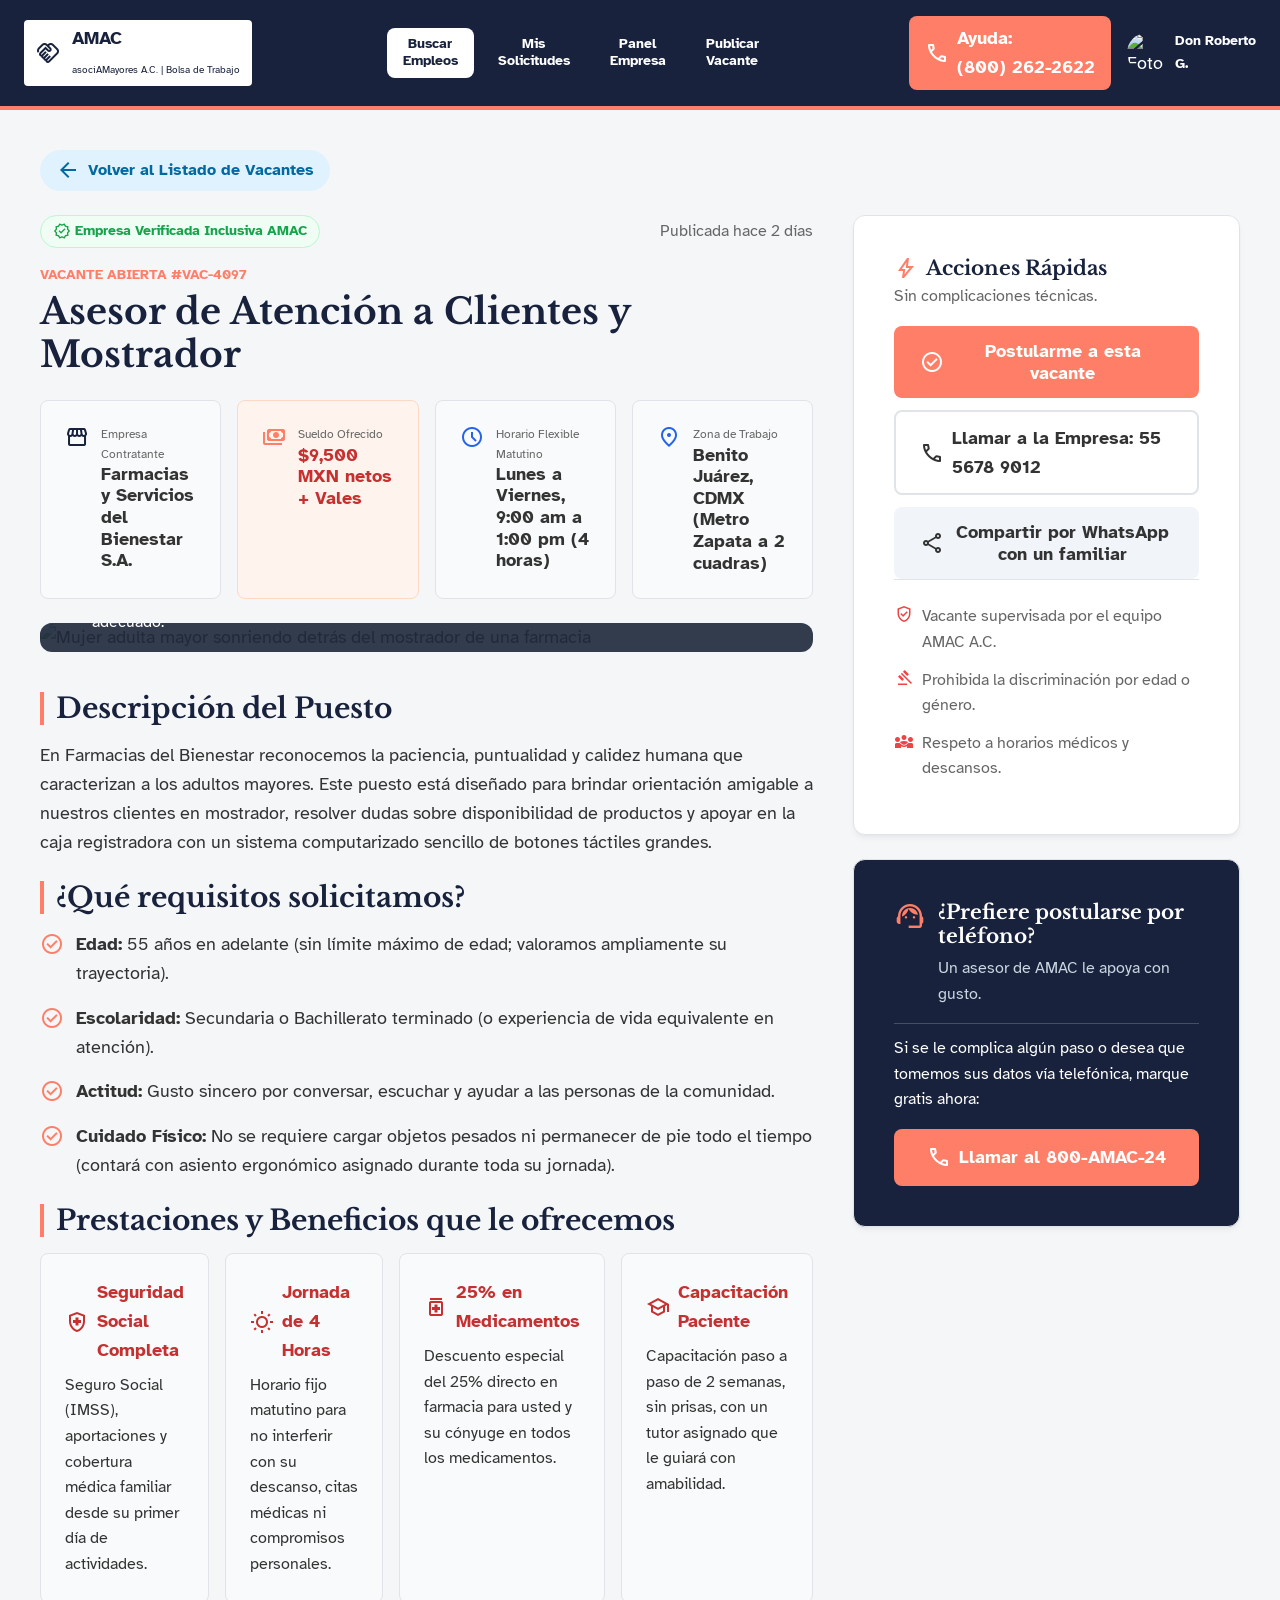
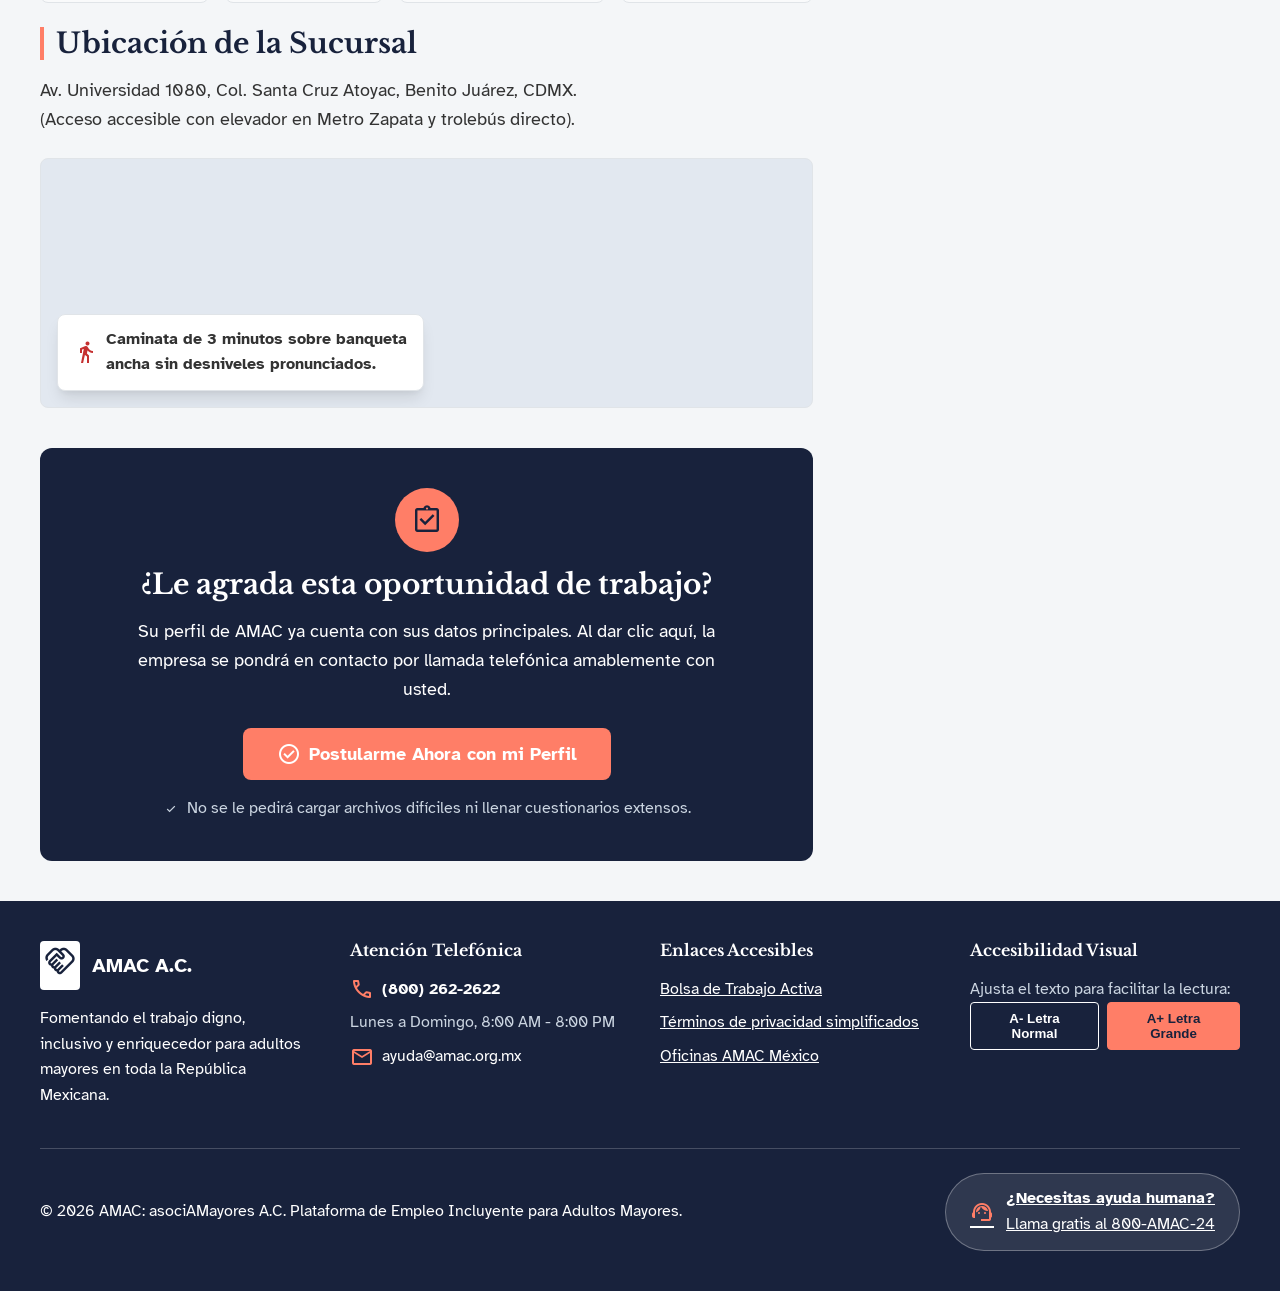
==== vacante.html @ 06e36ac0 "Reestructurar carpetas del proyecto a Estructura solicitada por el profesor" ====
<!DOCTYPE html>
<html lang="es">
<head>
  <meta charset="UTF-8">
  <meta name="viewport" content="width=device-width, initial-scale=1.0">
  <title>Detalle de Vacante | AMAC</title>
  <link href="https://fonts.googleapis.com/css2?family=Atkinson+Hyperlegible:wght@400;700&family=Libre+Baskerville:wght@400;700&display=swap" rel="stylesheet">
  <link rel="stylesheet" href="https://fonts.googleapis.com/css2?family=Material+Symbols+Outlined:opsz,wght,FILL,GRAD@24,400,0,0" />
  <link rel="stylesheet" href="css/variables.css">
  <link rel="stylesheet" href="css/base.css">
  <link rel="stylesheet" href="css/layout.css">
  <link rel="stylesheet" href="css/componentes.css">
</head>
<body class="cuerpo-pagina">
  <a class="saltar-contenido" href="#principal">Saltar al contenido</a>
  
  <header class="encabezado">
    <div class="encabezado-inner">
      
      <div class="header-marca">
        <span class="material-symbols-outlined header-marca-icono">handshake</span>
        <div><strong class="header-marca-texto">AMAC</strong><br><span class="header-marca-sub">asociAMayores A.C. | Bolsa de Trabajo</span></div>
      </div>

      <nav class="header-nav-vacante" aria-label="Navegación principal">
        <a href="index.html" class="nav-link-bloque activo">Buscar<br>Empleos</a>
        <a href="mis-solicitudes.html" class="nav-link-bloque">Mis<br>Solicitudes</a>
        <a href="#" class="nav-link-bloque">Panel<br>Empresa</a>
        <a href="#" class="nav-link-bloque">Publicar<br>Vacante</a>
      </nav>

      <div class="header-actions">
        <a href="tel:8002622622" class="btn-ayuda-header">
          <span class="material-symbols-outlined">call</span>
          <span>Ayuda:<br>(800) 262-2622</span>
        </a>
        <div class="header-usuario">
          <img src="https://i.pravatar.cc/150?img=11" alt="Foto de perfil" class="header-usuario-img">
          <span class="header-usuario-nombre">Don Roberto<br>G.</span>
        </div>
      </div>
    </div>
  </header>

  <main id="principal" class="contenedor">
    <a href="index.html" class="btn-volver">
      <span class="material-symbols-outlined">arrow_back</span> Volver al Listado de Vacantes
    </a>
    
    <div class="grid-2-col">
      <article>
        <div class="cabecera-etiquetas">
          <span class="tag-verificada">
            <span class="material-symbols-outlined icono-18">verified</span> Empresa Verificada Inclusiva AMAC
          </span>
          <span class="vacante-fecha">Publicada hace 2 días</span>
        </div>
        
        <p class="vacante-codigo">VACANTE ABIERTA #VAC-4097</p>
        <h1 class="vacante-titulo">Asesor de Atención a Clientes y Mostrador</h1>
        
        <div class="grid-4-col">
          <div class="tarjeta-info">
            <span class="material-symbols-outlined icono-primario">storefront</span>
            <div>
              <p class="tarjeta-info-label">Empresa Contratante</p>
              <strong class="tarjeta-info-valor">Farmacias y Servicios del Bienestar S.A.</strong>
            </div>
          </div>
          
          <div class="tarjeta-info tarjeta-info--consejo">
            <span class="material-symbols-outlined icono-acento">payments</span>
            <div>
              <p class="tarjeta-info-label">Sueldo Ofrecido</p>
              <strong class="tarjeta-info-valor tarjeta-info-valor--resaltado">$9,500 MXN netos + Vales</strong>
            </div>
          </div>
          
          <div class="tarjeta-info">
            <span class="material-symbols-outlined icono-info">schedule</span>
            <div>
              <p class="tarjeta-info-label">Horario Flexible Matutino</p>
              <strong class="tarjeta-info-valor">Lunes a Viernes, 9:00 am a 1:00 pm (4 horas)</strong>
            </div>
          </div>
          
          <div class="tarjeta-info">
            <span class="material-symbols-outlined icono-info">location_on</span>
            <div>
              <p class="tarjeta-info-label">Zona de Trabajo</p>
              <strong class="tarjeta-info-valor">Benito Juárez, CDMX (Metro Zapata a 2 cuadras)</strong>
            </div>
          </div>
        </div>
        
        <div class="imagen-vacante-contenedor">
          <img src="https://images.unsplash.com/photo-1584308666744-24d5c474f2ae?auto=format&fit=crop&w=1200&q=80" alt="Mujer adulta mayor sonriendo detrás del mostrador de una farmacia">
          <div class="imagen-vacante-overlay">
            <span class="material-symbols-outlined icono-acento">accessible</span>
            <span>Puesto 100% acondicionado con silla ergonómica de descansos continuos y mostrador a nivel adecuado.</span>
          </div>
        </div>

        <section class="vacante-titulo">
          <h2 class="titulo-seccion-vacante">Descripción del Puesto</h2>
          <p>En Farmacias del Bienestar reconocemos la paciencia, puntualidad y calidez humana que caracterizan a los adultos mayores. Este puesto está diseñado para brindar orientación amigable a nuestros clientes en mostrador, resolver dudas sobre disponibilidad de productos y apoyar en la caja registradora con un sistema computarizado sencillo de botones táctiles grandes.</p>
        </section>

        <section class="vacante-titulo">
          <h2 class="titulo-seccion-vacante">¿Qué requisitos solicitamos?</h2>
          <ul class="lista-requisitos">
            <li>
              <span class="material-symbols-outlined icono-requisito">check_circle</span>
              <span><strong>Edad:</strong> 55 años en adelante (sin límite máximo de edad; valoramos ampliamente su trayectoria).</span>
            </li>
            <li>
              <span class="material-symbols-outlined icono-requisito">check_circle</span>
              <span><strong>Escolaridad:</strong> Secundaria o Bachillerato terminado (o experiencia de vida equivalente en atención).</span>
            </li>
            <li>
              <span class="material-symbols-outlined icono-requisito">check_circle</span>
              <span><strong>Actitud:</strong> Gusto sincero por conversar, escuchar y ayudar a las personas de la comunidad.</span>
            </li>
            <li>
              <span class="material-symbols-outlined icono-requisito">check_circle</span>
              <span><strong>Cuidado Físico:</strong> No se requiere cargar objetos pesados ni permanecer de pie todo el tiempo (contará con asiento ergonómico asignado durante toda su jornada).</span>
            </li>
          </ul>
        </section>

        <section class="vacante-titulo">
          <h2 class="titulo-seccion-vacante">Prestaciones y Beneficios que le ofrecemos</h2>
          <div class="grid-4-col">
            <div class="tarjeta-outline">
               <strong class="prestacion-header"><span class="material-symbols-outlined">health_and_safety</span> Seguridad Social Completa</strong>
               <p class="prestacion-desc">Seguro Social (IMSS), aportaciones y cobertura médica familiar desde su primer día de actividades.</p>
            </div>
            <div class="tarjeta-outline">
               <strong class="prestacion-header"><span class="material-symbols-outlined">wb_sunny</span> Jornada de 4 Horas</strong>
               <p class="prestacion-desc">Horario fijo matutino para no interferir con su descanso, citas médicas ni compromisos personales.</p>
            </div>
            <div class="tarjeta-outline">
               <strong class="prestacion-header"><span class="material-symbols-outlined">medication</span> 25% en Medicamentos</strong>
               <p class="prestacion-desc">Descuento especial del 25% directo en farmacia para usted y su cónyuge en todos los medicamentos.</p>
            </div>
            <div class="tarjeta-outline">
               <strong class="prestacion-header"><span class="material-symbols-outlined">school</span> Capacitación Paciente</strong>
               <p class="prestacion-desc">Capacitación paso a paso de 2 semanas, sin prisas, con un tutor asignado que le guiará con amabilidad.</p>
            </div>
          </div>
        </section>

        <section class="vacante-titulo">
          <h2 class="titulo-seccion-vacante">Ubicación de la Sucursal</h2>
          <p>Av. Universidad 1080, Col. Santa Cruz Atoyac, Benito Juárez, CDMX.<br>(Acceso accesible con elevador en Metro Zapata y trolebús directo).</p>
          
          <div class="mapa-contenedor mapa-bg">
            <div class="mapa-flotante">
              <span class="material-symbols-outlined icono-peligro">directions_walk</span>
              <span>Caminata de 3 minutos sobre banqueta<br>ancha sin desniveles pronunciados.</span>
            </div>
          </div>
        </section>

        <section class="cta-final-vacante">
          <div class="cta-icono-circulo">
            <span class="material-symbols-outlined icono-primario icono-32">assignment_turned_in</span>
          </div>
          <h2 class="cta-titulo">¿Le agrada esta oportunidad de trabajo?</h2>
          <p class="cta-desc">Su perfil de AMAC ya cuenta con sus datos principales. Al dar clic aquí, la empresa se pondrá en contacto por llamada telefónica amablemente con usted.</p>
          <button class="boton boton--naranja cta-btn">
            <span class="material-symbols-outlined">check_circle</span> Postularme Ahora con mi Perfil
          </button>
          <p class="cta-nota">
            <span class="material-symbols-outlined cta-nota-icono">check</span> No se le pedirá cargar archivos difíciles ni llenar cuestionarios extensos.
          </p>
        </section>

      </article>

      <aside>
        <div class="tarjeta-sidebar">
          <div class="tarjeta">
            <h3 class="sidebar-header">
              <span class="material-symbols-outlined icono-acento">bolt</span> Acciones Rápidas
            </h3>
            <p class="sidebar-sub">Sin complicaciones técnicas.</p>
            
            <button class="boton boton--naranja btn-mb">
              <span class="material-symbols-outlined">check_circle</span> Postularme a esta vacante
            </button>
            <a href="tel:5556789012" class="boton boton--outline btn-mb">
              <span class="material-symbols-outlined">call</span> Llamar a la Empresa: 55 5678 9012
            </a>
            <button class="boton btn-gris">
              <span class="material-symbols-outlined">share</span> Compartir por WhatsApp con un familiar
            </button>
            
            <ul class="lista-garantias">
               <li>
                 <span class="material-symbols-outlined">verified_user</span>
                 <span>Vacante supervisada por el equipo AMAC A.C.</span>
               </li>
               <li>
                 <span class="material-symbols-outlined">gavel</span>
                 <span>Prohibida la discriminación por edad o género.</span>
               </li>
               <li>
                 <span class="material-symbols-outlined">diversity_3</span>
                 <span>Respeto a horarios médicos y descansos.</span>
               </li>
            </ul>
          </div>
          
          <div class="tarjeta sidebar-ayuda">
             <div class="sidebar-ayuda-header">
               <span class="material-symbols-outlined icono-32 icono-acento">support_agent</span>
               <div>
                 <h3 class="sidebar-ayuda-titulo">¿Prefiere postularse por teléfono?</h3>
                 <p class="sidebar-ayuda-desc">Un asesor de AMAC le apoya con gusto.</p>
               </div>
             </div>
             <p class="sidebar-ayuda-nota">Si se le complica algún paso o desea que tomemos sus datos vía telefónica, marque gratis ahora:</p>
             <a href="tel:8002622622" class="boton boton--naranja">
               <span class="material-symbols-outlined">call</span> Llamar al 800-AMAC-24
             </a>
          </div>
        </div>
      </aside>
    </div>
  </main>

  <footer class="footer-global">
    <div class="footer-grid">
      <div>
        <div class="footer-marca">
          <div class="footer-marca-bg">
            <span class="material-symbols-outlined icono-primario icono-32">handshake</span>
          </div>
          <h2 class="footer-titulo">AMAC A.C.</h2>
        </div>
        <p>Fomentando el trabajo digno, inclusivo y enriquecedor para adultos mayores en toda la República Mexicana.</p>
      </div>
      <div>
        <h3>Atención Telefónica</h3>
        <ul>
          <li><span class="material-symbols-outlined icono-acento">call</span> <strong>(800) 262-2622</strong></li>
          <li class="footer-texto-claro">Lunes a Domingo, 8:00 AM - 8:00 PM</li>
          <li><span class="material-symbols-outlined icono-acento">mail</span> ayuda@amac.org.mx</li>
        </ul>
      </div>
      <div>
        <h3>Enlaces Accesibles</h3>
        <ul>
          <li><a href="#">Bolsa de Trabajo Activa</a></li>
          <li><a href="#">Términos de privacidad simplificados</a></li>
          <li><a href="#">Oficinas AMAC México</a></li>
        </ul>
      </div>
      <div>
        <h3>Accesibilidad Visual</h3>
        <p class="footer-texto-claro">Ajusta el texto para facilitar la lectura:</p>
        <div class="footer-btn-letras">
          <button class="btn-letra-normal">A- Letra Normal</button>
          <button class="btn-letra-grande">A+ Letra Grande</button>
        </div>
      </div>
    </div>
    
    <div class="footer-bottom">
      <p class="footer-copy">© 2026 AMAC: asociAMayores A.C. Plataforma de Empleo Incluyente para Adultos Mayores.</p>
      <a href="tel:8002622622" class="footer-link-box">
        <span class="material-symbols-outlined icono-acento">support_agent</span>
        <span class="footer-link-texto"><strong>¿Necesitas ayuda humana?</strong><br>Llama gratis al 800-AMAC-24</span>
      </a>
    </div>
  </footer>
</body>
</html>
---- css/variables.css ----
/* 
  AMAC - Variables Globales (Design Tokens)
  Este archivo centraliza los estilos extraídos de Figma y cumple 
  con los lineamientos de accesibilidad (WCAG) para adultos mayores.
*/

@import url('https://fonts.googleapis.com/css2?family=Atkinson+Hyperlegible:wght@400;700&family=Libre+Baskerville:wght@400;700&display=swap');

:root {
  /* =========================================
     1. PALETA DE COLORES PRINCIPAL
     ========================================= */
  /* Colores de marca y estructura */
  --color-primario: #18223c;         /* Azul marino oscuro (Header, Footer, Textos principales) */
  --color-primario-oscuro: #0f1629;  /* Azul marino más oscuro para hovers */
  --color-acento: #ff7e67;           /* Coral/Naranja (Botones principales, íconos de alerta) */
  --color-acento-oscuro: #e86a55;    /* Coral oscuro para hovers */
  
  /* Fondos y Superficies */
  --color-fondo: #f4f6f8;            /* Gris muy claro (Fondo general de la aplicación) */
  --color-superficie: #ffffff;       /* Blanco puro (Tarjetas, Formularios, Header secundario) */
  --color-superficie-alt: #f9fafb;   /* Blanco roto (Para diferenciar secciones) */
  
  /* Textos y Bordes (Alto Contraste) */
  --color-texto: #333333;            /* Gris casi negro para lectura cómoda */
  --color-texto-claro: #666666;      /* Gris medio para textos secundarios o descripciones */
  --color-borde: #e0e4e8;            /* Gris claro para separar elementos y contornos de inputs */

  /* =========================================
     2. COLORES SEMÁNTICOS Y ETIQUETAS (ESTADOS)
     ========================================= */
  /* Éxito / Confirmación */
  --color-exito: #16a34a;
  --bg-exito: #dcfce7;
  --texto-exito: #15803d;

  /* Error / Alerta / Cancelar */
  --color-error: #dc2626;
  --bg-error: #fee2e2;
  --texto-error: #991b1b;

  /* Informativo / Entrevistas Agendadas */
  --color-info: #2563eb;
  --bg-info: #dbeafe;
  --texto-info: #1e40af;

  /* Consejos / Avisos amigables */
  --bg-consejo: #fff4ed;             /* Fondo naranjita claro para la tarjeta de consejo AMAC */
  --borde-consejo: #ffd8c4;

  /* Estatus Concluido / Deshabilitado */
  --bg-concluido: #f3f4f6;
  --texto-concluido: #4b5563;
  /* =========================================
     3. TIPOGRAFÍA Y ACCESIBILIDAD VISUAL
     ========================================= */
  /* Fuentes (Recomendación PDF: Atkinson Hyperlegible para baja visión) */
  --fuente-base: 'Atkinson Hyperlegible', system-ui, sans-serif;
  --fuente-titulos: 'Libre Baskerville', serif;

  /* 
    Escala Tipográfica basada en REM (1rem = 16px por defecto en navegadores).
    El texto base se define en 1.125rem para garantizar los 18px mínimos exigidos. 
  */
  --texto-base: 1.125rem;   /* 18px - Texto normal para lectura fluida */
  --texto-sm: 1rem;         /* 16px - Texto pequeño (etiquetas, ayudas de formulario), nunca menor a 16px */
  
  /* Títulos (Jerarquía visual) */
  --texto-h1: 2.25rem;      /* 36px - Títulos principales de página */
  --texto-h2: 1.75rem;      /* 28px - Subtítulos de sección */
  --texto-h3: 1.25rem;      /* 20px - Títulos de tarjetas o bloques pequeños */

  /* =========================================
     4. ESPACIADOS (LAYOUT Y PADDING)
     ========================================= */
  /* Sistema modular para mantener consistencia en márgenes y rellenos */
  --espacio-xs: 0.5rem;     /* 8px */
  --espacio-s: 1rem;        /* 16px */
  --espacio-m: 1.5rem;      /* 24px */
  --espacio-l: 2.5rem;      /* 40px */
  --espacio-xl: 4rem;       /* 64px */

  /* =========================================
     5. BORDES Y SOMBRAS
     ========================================= */
  --radio: 8px;             /* Radio de borde estándar para botones e inputs */
  --radio-lg: 12px;         /* Radio para tarjetas grandes */
  --radio-pill: 9999px;     /* Radio para etiquetas de estatus redondeadas */
  
  --sombra-tarjeta: 0 4px 6px -1px rgba(0, 0, 0, 0.05), 0 2px 4px -1px rgba(0, 0, 0, 0.03);
  --sombra-flotante: 0 10px 15px -3px rgba(0, 0, 0, 0.1), 0 4px 6px -2px rgba(0, 0, 0, 0.05);
}
---- css/base.css ----
/* 
  AMAC - Estilos Base y Accesibilidad
  Contiene el reset, tipografía global, comportamiento de enlaces 
  y estados de foco requeridos
*/

/* =========================================
   1. RESET BÁSICO
   ========================================= */
*, *::before, *::after {
  box-sizing: border-box;
  margin: 0;
  padding: 0;
}

/* =========================================
   2. CONFIGURACIÓN DEL CUERPO (BODY)
   ========================================= */
body {
  /* Uso de tipografía para lectura cómoda */
  font-family: var(--fuente-base);
  /* Tamaño base mínimo de 18px (1.125rem) para adultos mayores */
  font-size: var(--texto-base);
  color: var(--color-texto);
  background-color: var(--color-fondo);
  line-height: 1.6;
  
  /* Preparación para que el footer siempre quede abajo si hay poco contenido */
  min-height: 100vh;
  display: flex;
  flex-direction: column;
}

/* =========================================
   3. JERARQUÍA DE TÍTULOS
   ========================================= */
h1, h2, h3, h4 {
  font-family: var(--fuente-titulos);
  color: var(--color-primario);
  font-weight: 700;
  line-height: 1.2;
  margin-bottom: var(--espacio-s);
}

h1 { font-size: var(--texto-h1); }
h2 { font-size: var(--texto-h2); }
h3 { font-size: var(--texto-h3); }

/* =========================================
   4. ENLACES (LINKS)
   ========================================= */
a {
  color: var(--color-primario);
  text-decoration: underline;
  font-weight: 700;
  transition: color 0.2s ease, text-decoration 0.2s ease;
}

a:hover {
  text-decoration: none;
  color: var(--color-acento);
}

/* =========================================
   5. IMÁGENES RESPONSIVAS
   ========================================= */
img {
  max-width: 100%;
  height: auto;
  display: block;
}

/* =========================================
   6. ACCESIBILIDAD ESTRICTA (REQUISITO PDF)
   ========================================= */

/* 
  Foco visible al navegar con la tecla Tab. 
  Obligatorio para no perder el rastro del teclado
:focus-visible {
  outline: 3px solid var(--color-acento);
  outline-offset: 3px;
  border-radius: 4px;
}

/* 
  Enlace "Saltar al contenido" para lectores de pantalla.
  Permanece oculto hasta que recibe el foco con el teclado.
*/
.saltar-contenido {
  position: absolute;
  left: -9999px;
  z-index: 9999;
  background-color: var(--color-acento);
  color: var(--color-superficie);
  padding: var(--espacio-s) var(--espacio-m);
  font-weight: bold;
  border-radius: 0 0 var(--radio) 0;
  text-decoration: none;
}

.saltar-contenido:focus {
  left: 0;
  top: 0;
}
---- css/layout.css ----
/* 
  AMAC - Estilos de Layout y Diseño Responsivo (Mobile-First)
  Estructura contenedores, encabezados, pies de página y grillas principales.
*/

/* =========================================
   1. CONTENEDOR PRINCIPAL
   ========================================= */
.contenedor {
  width: min(100% - 2rem, 1200px);
  margin-inline: auto;
  padding: var(--espacio-l) 0;
  flex: 1; /* Permite empujar el footer hacia abajo */
}

/* =========================================
   2. ENCABEZADO GLOBAL (HEADER)
   ========================================= */
.encabezado {
  background-color: var(--color-primario);
  color: var(--color-superficie);
  display: flex;
  flex-direction: column;
  align-items: center;
  padding: 0 var(--espacio-m);
  border-bottom: 4px solid var(--color-acento);
}

.encabezado-inner {
  width: min(100%, 1400px);
  display: flex;
  flex-direction: column;
  gap: var(--espacio-s);
  padding: var(--espacio-s) 0;
  align-items: center;
  width: 100%;
}

.nav-principal {
  display: flex;
  flex-wrap: wrap;
  gap: var(--espacio-m);
  justify-content: center;
}

.nav-principal a {
  color: var(--color-superficie);
  text-decoration: none;
  display: flex;
  align-items: center;
  gap: 8px;
  font-family: var(--fuente-base);
  font-weight: 700;
  padding: 8px 12px;
  border-radius: var(--radio);
}

.nav-principal a.activo {
  background: rgba(255, 255, 255, 0.1);
}

.header-actions {
  display: flex;
  gap: var(--espacio-s);
  align-items: center;
}

.btn-ayuda-header {
  background: var(--color-acento);
  color: var(--color-superficie);
  padding: 8px 16px;
  border-radius: var(--radio);
  text-decoration: none;
  display: flex;
  align-items: center;
  gap: 8px;
  font-weight: bold;
}

/* =========================================
   3. PIE DE PÁGINA GLOBAL (FOOTER)
   ========================================= */
.footer-global {
  background-color: var(--color-primario);
  color: var(--color-superficie);
  padding: var(--espacio-l) var(--espacio-m);
  font-size: var(--texto-sm);
  margin-top: auto;
}

.footer-grid {
  display: grid;
  grid-template-columns: 1fr;
  gap: var(--espacio-l);
  max-width: 1200px;
  margin: 0 auto;
  margin-bottom: var(--espacio-l);
}

.footer-global h3 {
  color: var(--color-superficie);
  font-size: 1rem;
  margin-bottom: var(--espacio-s);
}

.footer-global ul {
  list-style: none;
  padding: 0;
}

.footer-global li {
  margin-bottom: 0.5rem;
  display: flex;
  align-items: center;
  gap: 8px;
}

.footer-global a {
  color: var(--color-superficie);
  font-weight: normal;
  text-decoration: underline;
}

.footer-global a:hover {
  text-decoration: none;
  color: var(--color-acento);
}

.footer-bottom {
  max-width: 1200px;
  margin: 0 auto;
  border-top: 1px solid rgba(255, 255, 255, 0.2);
  padding-top: var(--espacio-m);
  display: flex;
  flex-direction: column;
  gap: var(--espacio-s);
  align-items: center;
  text-align: center;
}

/* =========================================
   4. GRILLAS (GRIDS) Y ESTRUCTURAS RESPONSIVAS
   ========================================= */
/* Grilla genérica de 2 columnas (ej: Contenido + Sidebar en Detalle de Vacante) */
.grid-2-col {
  display: grid;
  grid-template-columns: 1fr;
  gap: var(--espacio-l);
}

/* Grilla para tarjetas o elementos de 4 columnas (ej: Prestaciones) */
.grid-4-col {
  display: grid;
  grid-template-columns: 1fr;
  gap: var(--espacio-s);
}

/* Grilla para la lista de vacantes (index.html) */
.lista-vacantes {
  display: grid;
  grid-template-columns: 1fr;
  gap: var(--espacio-l);
}

/* =========================================
   5. MEDIA QUERIES (TABLET Y ESCRITORIO)
   ========================================= */
@media (min-width: 768px) {
  /* Header en línea horizontal para pantallas medianas en adelante */
  .encabezado-inner {
    flex-direction: row;
    justify-content: space-between;
  }

  /* Footer en 2 columnas para tablets */
  .footer-grid {
    grid-template-columns: repeat(2, 1fr);
  }

  .footer-bottom {
    flex-direction: row;
    justify-content: space-between;
    text-align: left;
  }

  /* Grillas de 2 y 4 columnas en tablets */
  .grid-4-col {
    grid-template-columns: repeat(2, 1fr);
  }

  .lista-vacantes {
    grid-template-columns: repeat(2, 1fr);
  }
}

@media (min-width: 1024px) {
  /* Distribución de escritorio para detalles (Contenido principal + Sidebar) */
  .grid-2-col {
    grid-template-columns: 2fr 1fr;
  }

  /* Grillas de 4 columnas en escritorio completo */
  .grid-4-col {
    grid-template-columns: repeat(4, 1fr);
  }

  .lista-vacantes {
    grid-template-columns: repeat(3, 1fr);
  }

  /* Footer completo de 4 columnas para escritorio */
  .footer-grid {
    grid-template-columns: repeat(4, 1fr);
  }
}
---- css/componentes.css ----
/* 
  AMAC - Componentes Reutilizables
  Contiene tarjetas, botones accesibles, campos de formulario y etiquetas.
  Hasta donde llega mi logica esto es lo que pidio profe, en caso contrario no tengo ni idea de que hay que hacer :p.
*/

/* =========================================
   1. BOTONES ACCESIBLES (> 44px)
   ========================================= */
.boton {
	display: inline-flex;
	align-items: center;
	justify-content: center;
	gap: 8px;
	min-height: 48px;
	/* Target táctil accesible */
	padding: 0.75rem 1.5rem;
	font-size: var(--texto-base);
	font-weight: 700;
	border-radius: var(--radio);
	border: 2px solid transparent;
	cursor: pointer;
	text-decoration: none;
	width: 100%;
	transition: background-color 0.2s ease, border-color 0.2s ease;
	font-family: var(--fuente-base);
}

.boton--naranja {
	background-color: var(--color-acento);
	color: var(--color-superficie);
}

.boton--naranja:hover {
	background-color: var(--color-acento-oscuro);
}

.boton--oscuro {
	background-color: var(--color-primario);
	color: var(--color-superficie);
}

.boton--oscuro:hover {
	background-color: var(--color-primario-oscuro);
}

.boton--outline {
	background-color: transparent;
	color: var(--color-texto);
	border-color: var(--color-borde);
}

.boton--outline:hover {
	background-color: var(--color-fondo);
}

/* =========================================
   2. TARJETAS (CARDS)
   ========================================= */
.tarjeta {
	background-color: var(--color-superficie);
	border-radius: var(--radio-lg);
	padding: var(--espacio-l);
	box-shadow: var(--sombra-tarjeta);
	border: 1px solid var(--color-borde);
}

.tarjeta-info {
	background-color: var(--color-superficie-alt);
	border-radius: var(--radio);
	padding: var(--espacio-m);
	display: flex;
	gap: 12px;
	align-items: flex-start;
	border: 1px solid var(--color-borde);
}

.tarjeta-outline {
	border: 1px solid var(--color-borde);
	border-radius: var(--radio);
	padding: var(--espacio-m);
	background-color: var(--color-superficie-alt);
}

/* =========================================
   3. ETIQUETAS Y BADGES (ESTADOS)
   ========================================= */
.etiqueta {
	display: inline-flex;
	align-items: center;
	gap: 6px;
	padding: 6px 12px;
	border-radius: var(--radio-pill);
	font-size: var(--texto-sm);
	font-weight: 700;
	width: fit-content;
}

/* Variantes de estatus */
.etiqueta--revision {
	background-color: var(--bg-error);
	color: var(--texto-error);
}

.etiqueta--entrevista {
	background-color: var(--bg-info);
	color: var(--texto-info);
}

.etiqueta--concluido {
	background-color: var(--bg-concluido);
	color: var(--texto-concluido);
}

.etiqueta--neutral {
	background-color: var(--color-fondo);
	color: var(--color-texto);
	border: 1px solid var(--color-borde);
}

/* =========================================
   4. FORMULARIOS ACCESIBLES
   ========================================= */
.campo-formulario {
	display: flex;
	flex-direction: column;
	margin-bottom: var(--espacio-m);
	position: relative;
}

.campo-formulario label {
	font-weight: 700;
	color: var(--color-primario);
	margin-bottom: 4px;
}

.campo-formulario_ayuda {
	font-size: var(--texto-sm);
	color: var(--color-texto-claro);
	margin-bottom: 8px;
}

.input-con-icono {
	position: relative;
}

.input-con-icono input {
	width: 100%;
	min-height: 48px;
	/* Target táctil accesible */
	padding: 12px 48px 12px 16px;
	/* Espacio extra a la derecha para el ícono */
	border: 2px solid var(--color-borde);
	border-radius: var(--radio);
	font-size: var(--texto-base);
	font-family: var(--fuente-base);
	background-color: var(--color-fondo);
	transition: border-color 0.2s ease, background-color 0.2s ease;
}

.input-con-icono input:focus {
	border-color: var(--color-primario);
	background-color: var(--color-superficie);
	outline: none;
	/* Se maneja con el :focus-visible global en base.css */
}

.input-icono {
	position: absolute;
	right: 16px;
	top: 50%;
	transform: translateY(-50%);
	color: var(--color-texto-claro);
	pointer-events: none;
	/* Evita que el ícono bloquee el clic en el input */
}

/* Separador visual para login ("O si es su primera vez aquí:") */
.divisor-texto {
	display: flex;
	align-items: center;
	text-align: center;
	color: var(--color-texto-claro);
	margin: var(--espacio-l) 0;
	font-size: var(--texto-sm);
}

.divisor-texto::before,
.divisor-texto::after {
	content: '';
	flex: 1;
	border-bottom: 1px solid var(--color-borde);
}

.divisor-texto::before {
	margin-right: 1rem;
}

.divisor-texto::after {
	margin-left: 1rem;
}

/* =========================================
   5. COMPONENTES ESPECÍFICOS (MAPA Y BANNERS)
   ========================================= */
/* Mapa Ficticio para detalle de vacante */
.mapa-contenedor {
	position: relative;
	width: 100%;
	height: 250px;
	background-color: #e2e8f0;
	border-radius: var(--radio);
	margin-top: var(--espacio-m);
	display: flex;
	justify-content: center;
	align-items: center;
	border: 1px solid var(--color-borde);
	overflow: hidden;
}

.mapa-texto-fondo {
	font-size: 3rem;
	color: #cbd5e1;
	font-weight: 700;
	font-family: var(--fuente-base);
	user-select: none;
}

.mapa-flotante {
	position: absolute;
	bottom: 16px;
	left: 16px;
	background-color: var(--color-superficie);
	padding: 12px 16px;
	border-radius: var(--radio);
	box-shadow: var(--sombra-flotante);
	display: flex;
	align-items: center;
	gap: 8px;
	font-size: var(--texto-sm);
	font-weight: 700;
	color: var(--color-texto);
	border: 1px solid var(--color-borde);
	z-index: 2;
}

/* Banner de ayuda (Azul oscuro con botón naranja) */
.banner-ayuda {
	background-color: var(--color-primario);
	color: var(--color-superficie);
	padding: var(--espacio-l);
	border-radius: var(--radio-lg);
	display: flex;
	flex-direction: column;
	gap: var(--espacio-m);
	align-items: center;
	text-align: center;
	margin-bottom: var(--espacio-l);
}

@media (min-width: 768px) {
	.banner-ayuda {
		flex-direction: row;
		justify-content: space-between;
		text-align: left;
	}
}


/* =========================================
   ESTILOS ESPECÍFICOS PARA LOGIN 
   ========================================= */
.layout-centrado {
	display: flex;
	justify-content: center;
	align-items: center;
	min-height: 80vh;
	padding: var(--espacio-l) var(--espacio-m);
}

.tarjeta-login {
	max-width: 540px;
	width: 100%;
	background-color: var(--color-superficie);
	border-radius: var(--radio-lg);
	padding: var(--espacio-l);
	box-shadow: 0 10px 25px -5px rgba(0, 0, 0, 0.05);
	border: 1px solid var(--color-borde);
}

.login-cabecera {
	display: flex;
	gap: 12px;
	align-items: center;
	margin-bottom: var(--espacio-m);
	padding-bottom: var(--espacio-m);
	border-bottom: 1px solid var(--color-borde);
}

.login-circulo {
	width: 48px;
	height: 48px;
	background-color: #fee2e2;
	/* Naranja/rojo muy claro */
	border-radius: 50%;
	flex-shrink: 0;
}

.login-titulo-app {
	color: #c53030;
	/* Naranja oscuro / Rojo de la imagen */
	font-weight: 700;
	font-size: var(--texto-sm);
	text-transform: uppercase;
	letter-spacing: 0.5px;
	margin-bottom: 2px;
}

.login-subtitulo-app {
	color: var(--color-texto-claro);
	font-size: 0.875rem;
	margin: 0;
}

.login-tabs {
	display: flex;
	border-radius: var(--radio);
	overflow: hidden;
	margin-bottom: var(--espacio-m);
	background-color: #f1f5f9;
	/* Gris claro */
}

.login-tab {
	flex: 1;
	display: flex;
	align-items: center;
	justify-content: center;
	gap: 8px;
	padding: 12px;
	font-weight: 700;
	text-decoration: none;
	font-size: 1rem;
}

.login-tab--activa {
	background-color: #1e293b;
	/* Azul muy oscuro */
	color: white;
}

.login-tab--inactiva {
	color: #334155;
}

.login-alerta {
	background-color: #f0f9ff;
	/* Azul muy claro */
	border: 1px solid #e0f2fe;
	border-radius: var(--radio);
	padding: 16px;
	display: flex;
	gap: 12px;
	margin-bottom: var(--espacio-m);
	align-items: flex-start;
}

/* Modificadores de inputs y botones para igualar el diseño */
.input-login {
	background-color: #f8fafc !important;
	/* Gris claro de los inputs en la imagen */
	border-color: transparent !important;
}

.input-login:focus {
	background-color: white !important;
	border-color: var(--color-primario) !important;
}

.login-link-recuperar {
	display: flex;
	align-items: center;
	gap: 8px;
	color: #1e293b;
	/* Azul oscuro */
	font-weight: 700;
	font-size: var(--texto-sm);
	margin-bottom: var(--espacio-l);
}

.btn-registro-nuevo {
	background-color: #e0f2fe;
	/* Azul claro */
	color: #0369a1;
	/* Texto azul oscuro */
	border-color: transparent;
}

.login-ayuda-box {
	background-color: #f1f5f9;
	border-radius: var(--radio);
	padding: var(--espacio-m);
	margin-top: var(--espacio-l);
	display: flex;
	gap: 16px;
	align-items: center;
}

.login-ayuda-icono {
	background-color: #1e293b;
	color: white;
	width: 56px;
	height: 56px;
	border-radius: 50%;
	display: flex;
	align-items: center;
	justify-content: center;
	flex-shrink: 0;
}

.numero-resaltado {
	color: #c53030;
	text-decoration: underline;
	font-weight: bold;
}

.btn-flotante-ayuda {
	position: fixed;
	bottom: 24px;
	right: 24px;
	background-color: #1e293b;
	color: white;
	border: 3px solid #ff7e67;
	border-radius: 50px;
	padding: 12px 24px;
	display: flex;
	align-items: center;
	gap: 8px;
	font-weight: 700;
	box-shadow: 0 10px 15px -3px rgba(0, 0, 0, 0.1);
	z-index: 1000;
	text-decoration: none;
}

/* =========================================
   ESTILOS ESPECÍFICOS: DETALLE DE VACANTE
   ========================================= */

/* Navegación especializada del Header  */
.header-nav-vacante {
	display: flex;
	gap: 8px;
	align-items: center;
	flex-wrap: wrap;
}

.nav-link-bloque {
	display: flex;
	flex-direction: column;
	align-items: center;
	justify-content: center;
	text-decoration: none;
	font-weight: 700;
	font-size: 0.875rem;
	padding: 8px 16px;
	border-radius: var(--radio);
	line-height: 1.2;
	color: white;
	text-align: center;
}

.nav-link-bloque.activo {
	background-color: white;
	color: var(--color-primario);
}

/* Botón superior de volver */
.btn-volver {
	display: inline-flex;
	align-items: center;
	gap: 8px;
	background-color: #e0f2fe;
	/* Azul muy claro */
	color: #0369a1;
	/* Azul texto */
	padding: 8px 16px;
	border-radius: var(--radio-pill);
	text-decoration: none;
	font-weight: 700;
	font-size: var(--texto-sm);
	margin-bottom: var(--espacio-m);
	width: fit-content;
}

.btn-volver:hover {
	background-color: #bae6fd;
}

/* Etiquetas de la cabecera del artículo */
.cabecera-etiquetas {
	display: flex;
	justify-content: space-between;
	align-items: center;
	flex-wrap: wrap;
	gap: 12px;
	margin-bottom: 1rem;
}

.tag-verificada {
	display: inline-flex;
	align-items: center;
	gap: 4px;
	background-color: #f0fdf4;
	color: #16a34a;
	padding: 4px 12px;
	border-radius: var(--radio-pill);
	font-size: 0.875rem;
	font-weight: bold;
	border: 1px solid #bbf7d0;
}

/* Contenedor de la foto de la vacante con texto superpuesto */
.imagen-vacante-contenedor {
	position: relative;
	border-radius: var(--radio-lg);
	overflow: hidden;
	margin-top: var(--espacio-m);
	margin-bottom: var(--espacio-l);
}

.imagen-vacante-contenedor img {
	width: 100%;
	height: auto;
	display: block;
	object-fit: cover;
	max-height: 350px;
}

.imagen-vacante-overlay {
	position: absolute;
	bottom: 0;
	left: 0;
	right: 0;
	background: rgba(30, 41, 59, 0.9);
	/* Azul marino semitransparente */
	color: white;
	padding: 16px;
	display: flex;
	align-items: center;
	gap: 12px;
	font-size: var(--texto-sm);
}

/* Títulos de secciones internas */
.titulo-seccion-vacante {
	display: flex;
	align-items: center;
	gap: 8px;
	border-left: 4px solid var(--color-acento);
	padding-left: 12px;
	margin-bottom: 1rem;
	color: var(--color-primario);
}

/* Lista de requisitos con iconos personalizados */
.lista-requisitos {
	list-style: none;
	padding: 0;
}

.lista-requisitos li {
	display: flex;
	gap: 12px;
	margin-bottom: 16px;
	align-items: flex-start;
}

.icono-requisito {
	color: var(--color-acento);
	flex-shrink: 0;
	margin-top: 2px;
}

/* Bloque azul oscuro CTA (Call To Action) inferior */
.cta-final-vacante {
	background-color: var(--color-primario);
	color: white;
	padding: var(--espacio-l);
	border-radius: var(--radio-lg);
	text-align: center;
	margin-top: var(--espacio-l);
}

.cta-icono-circulo {
	background-color: var(--color-acento);
	width: 64px;
	height: 64px;
	border-radius: 50%;
	display: inline-flex;
	align-items: center;
	justify-content: center;
	margin-bottom: 1rem;
}

/* Sidebar: Acciones Rápidas (Fijado al hacer scroll) */
.tarjeta-sidebar {
	position: sticky;
	top: 24px;
	display: flex;
	flex-direction: column;
	gap: var(--espacio-m);
}

.lista-garantias {
	list-style: none;
	padding: 0;
	border-top: 1px solid var(--color-borde);
	padding-top: var(--espacio-m);
	font-size: var(--texto-sm);
	color: var(--color-texto-claro);
}

.lista-garantias li {
	display: flex;
	gap: 8px;
	margin-bottom: 12px;
	align-items: flex-start;
}

.lista-garantias .material-symbols-outlined {
	color: #ef4444;
	/* Rojo para los iconos de advertencia/check del sidebar */
	font-size: 20px;
}

.material-symbols-rounded {
	font-variation-settings: 'FILL' 0;
	font-size: 20px;
	text-decoration: none;
}


/* Layout y Generales */
.cuerpo-pagina {
	display: flex;
	flex-direction: column;
	min-height: 100vh;
}

.encabezado-inner--centrado {
	justify-content: center;
}

.icono-18 {
	font-size: 18px;
}

.icono-32 {
	font-size: 32px;
}

.icono-primario {
	color: var(--color-primario);
}

.icono-acento {
	color: var(--color-acento);
}

.icono-info {
	color: var(--color-info);
}

.icono-peligro {
	color: #c53030;
}

/* Login Limpio */
.login-titulo {
	margin-bottom: var(--espacio-s);
	color: #1e293b;
}

.login-desc {
	margin-bottom: var(--espacio-m);
	color: var(--color-texto-claro);
}

.login-requerido {
	color: #c53030;
}


.login-campo-espaciado {
	margin-bottom: 8px;
}

.login-icono-pass {
	color: #0f172a;
	opacity: 0.8;
}

.login-btn-grande {
	font-size: 1.125rem;
}

.login-ayuda-titulo {
	margin: 0 0 4px 0;
	font-size: 1.125rem;
	color: #1e293b;
	font-family: var(--fuente-base);
}

.login-ayuda-desc {
	font-size: var(--texto-sm);
	margin: 0;
	color: #334155;
}

/* Vacante - Header */
.header-marca {
	display: flex;
	gap: 12px;
	align-items: center;
	background: white;
	padding: 4px 12px;
	border-radius: 4px;
	color: var(--color-primario);
}

.header-marca-texto {
	font-weight: bold;
	line-height: 1;
}

.header-marca-sub {
	font-size: 10px;
	line-height: 1;
}

.header-usuario {
	display: flex;
	align-items: center;
	gap: 8px;
}

.header-usuario-img {
	width: 40px;
	height: 40px;
	border-radius: 50%;
}

.header-usuario-nombre {
	font-size: 14px;
	font-weight: bold;
}

/* Vacante - Contenido */
.vacante-fecha {
	color: var(--color-texto-claro);
	font-size: var(--texto-sm);
}

.vacante-codigo {
	color: var(--color-acento);
	font-weight: bold;
	font-size: 0.875rem;
	text-transform: uppercase;
	margin-bottom: 4px;
}

.vacante-titulo {
	margin-bottom: var(--espacio-m);
}

/* Vacante - Tarjetas de Info y Prestaciones */
.tarjeta-info-label {
	font-size: 12px;
	color: var(--color-texto-claro);
	margin: 0;
}

.tarjeta-info-valor {
	line-height: 1.2;
	display: block;
	font-weight: bold;
}

.tarjeta-info-valor--resaltado {
	color: #c53030;
}

.tarjeta-info--consejo {
	background-color: var(--bg-consejo);
	border-color: var(--borde-consejo);
}

.prestacion-header {
	display: flex;
	align-items: center;
	gap: 8px;
	color: #c53030;
}

.prestacion-desc {
	font-size: var(--texto-sm);
	margin-top: 8px;
}

/* Vacante - Mapa y CTA */
.mapa-bg {
	background-image: url('https://www.google.com/maps/d/thumbnail?mid=1QY_a1zLhJ6x3f9Jm8WvT740f92U');
	background-size: cover;
	background-position: center;
}

.cta-titulo {
	color: white;
	margin-bottom: 1rem;
}

.cta-desc {
	margin-bottom: var(--espacio-m);
	font-size: var(--texto-base);
	max-width: 600px;
	margin-inline: auto;
}

.cta-btn {
	width: auto;
	padding-left: 2rem;
	padding-right: 2rem;
}

.cta-nota {
	margin-top: 1rem;
	font-size: var(--texto-sm);
	color: #cbd5e1;
	display: flex;
	align-items: center;
	justify-content: center;
	gap: 8px;
}

.cta-nota-icono {
	font-size: 16px;
}

/* Vacante - Sidebar */
.sidebar-header {
	display: flex;
	align-items: center;
	gap: 8px;
	margin-bottom: 4px;
}

.sidebar-sub {
	font-size: var(--texto-sm);
	color: var(--color-texto-claro);
	margin-bottom: 1rem;
}

.btn-mb {
	margin-bottom: 12px;
}

.btn-gris {
	background-color: #f1f5f9;
	color: var(--color-texto);
}

.sidebar-ayuda {
	background-color: var(--color-primario);
	color: white;
}

.sidebar-ayuda-header {
	display: flex;
	gap: 12px;
	align-items: flex-start;
}

.sidebar-ayuda-titulo {
	color: white;
	margin-bottom: 8px;
}

.sidebar-ayuda-desc {
	font-size: var(--texto-sm);
	margin-bottom: 16px;
	color: #cbd5e1;
}

.sidebar-ayuda-nota {
	font-size: var(--texto-sm);
	margin-bottom: 16px;
	border-top: 1px solid rgba(255, 255, 255, 0.2);
	padding-top: 12px;
}

/* Footer Universal */
.footer-marca {
	display: flex;
	align-items: center;
	gap: 12px;
	margin-bottom: 1rem;
}

.footer-marca-bg {
	background: white;
	padding: 4px;
	border-radius: 4px;
}

.footer-titulo {
	color: white;
	margin: 0;
	font-size: 1.25rem;
	font-family: var(--fuente-base);
}

.footer-texto-claro {
	color: #cbd5e1;
}

.footer-btn-letras {
	display: flex;
	gap: 8px;
}

.btn-letra-normal {
	background: transparent;
	border: 1px solid white;
	color: white;
	padding: 8px 16px;
	border-radius: 4px;
	font-weight: bold;
	cursor: pointer;
}

.btn-letra-grande {
	background: var(--color-acento);
	border: 1px solid var(--color-acento);
	color: var(--color-primario);
	padding: 8px 16px;
	border-radius: 4px;
	font-weight: bold;
	cursor: pointer;
}

.footer-copy {
	margin: 0;
}

.footer-link-box {
	background: rgba(255, 255, 255, 0.1);
	border: 1px solid rgba(255, 255, 255, 0.3);
	padding: 12px 24px;
	border-radius: 50px;
	display: flex;
	align-items: center;
	gap: 12px;
	text-decoration: none;
}

.footer-link-box span {
	text-align: left;
}

.footer-mini {
	padding: var(--espacio-s);
	text-align: center;
	font-size: 0.875rem;
}


/* =========================================
   ESTILOS ESPECÍFICOS: MIS SOLICITUDES
   ========================================= */

/* Navegación y Cabecera del Panel */
.ruta-navegacion {
	display: flex;
	align-items: center;
	gap: 8px;
	color: var(--color-texto-claro);
	font-size: var(--texto-sm);
	margin-bottom: 1rem;
}

.ruta-icono {
	font-size: 18px;
	color: var(--color-acento);
}

.panel-header {
	display: flex;
	justify-content: space-between;
	align-items: center;
	margin-bottom: var(--espacio-l);
	flex-wrap: wrap;
	gap: 1rem;
}

.panel-titulo {
	margin-bottom: 8px;
}

.panel-desc {
	margin: 0;
	max-width: 600px;
	color: var(--color-texto-claro);
}

.panel-contador {
	background-color: white;
	border: 1px solid var(--color-borde);
	border-radius: var(--radio);
	padding: 12px 24px;
	text-align: center;
}

.panel-contador-num {
	font-size: 24px;
	font-weight: bold;
	color: var(--color-primario);
	display: block;
}

.panel-contador-texto {
	font-size: 12px;
	color: var(--color-texto-claro);
}

/* Alerta de Tranquilidad */
.alerta-tranquilidad {
	background-color: #f0f9ff;
	border: 1px solid #bae6fd;
	border-radius: var(--radio);
	padding: var(--espacio-m);
	display: flex;
	justify-content: space-between;
	align-items: center;
	margin-bottom: var(--espacio-l);
	flex-wrap: wrap;
	gap: 1rem;
}

.alerta-tranquilidad-info {
	display: flex;
	gap: 16px;
	align-items: center;
}

.alerta-tranquilidad-icono-box {
	background-color: white;
	width: 48px;
	height: 48px;
	border-radius: 50%;
	display: flex;
	align-items: center;
	justify-content: center;
	color: var(--color-acento);
	box-shadow: 0 2px 4px rgba(0, 0, 0, 0.05);
	flex-shrink: 0;
}

.btn-blanco {
	background-color: white;
	color: var(--color-primario);
	border: 1px solid var(--color-borde);
	width: auto;
	font-size: var(--texto-sm);
}

.btn-blanco:hover {
	background-color: #f8fafc;
}

/* Filtros */
.filtros-header {
	display: flex;
	justify-content: space-between;
	align-items: center;
	margin-bottom: 12px;
}

.filtros-label {
	font-weight: bold;
	font-size: var(--texto-sm);
}

.filtros-resultados {
	font-size: var(--texto-sm);
	color: var(--color-texto-claro);
}

.filtros-lista {
	display: flex;
	gap: 12px;
	margin-bottom: var(--espacio-l);
	overflow-x: auto;
	padding-bottom: 8px;
}

.btn-filtro {
	padding: 10px 20px;
	border-radius: 50px;
	font-size: var(--texto-sm);
	font-weight: bold;
	border: 1px solid var(--color-borde);
	background: white;
	color: var(--color-texto-claro);
	cursor: pointer;
	display: flex;
	align-items: center;
	gap: 8px;
	white-space: nowrap;
	transition: 0.2s;
}

.btn-filtro--activo {
	background: var(--color-primario);
	color: white;
	border-color: var(--color-primario);
}

/* Tarjetas de Solicitud (Articles) */
.tarjeta-solicitud {
	background: white;
	border: 1px solid var(--color-borde);
	border-radius: var(--radio-lg);
	padding: var(--espacio-m);
	margin-bottom: var(--espacio-m);
	box-shadow: var(--sombra-tarjeta);
}

.tarjeta-solicitud--revision {
	border-top: 6px solid #ef4444;
}

.tarjeta-solicitud--entrevista {
	border-top: 6px solid var(--color-acento);
}

.tarjeta-solicitud--concluida {
	border-top: 6px solid #9ca3af;
	opacity: 0.85;
	background-color: #f8fafc;
}

.solicitud-header {
	display: flex;
	justify-content: space-between;
	margin-bottom: 1rem;
	flex-wrap: wrap;
	gap: 1rem;
	align-items: flex-start;
}

.solicitud-info-principal {
	display: flex;
	gap: 16px;
}

.solicitud-logo {
	width: 56px;
	height: 56px;
	background-color: #f1f5f9;
	border-radius: var(--radio);
	display: flex;
	align-items: center;
	justify-content: center;
	flex-shrink: 0;
}

.solicitud-empresa {
	font-size: 12px;
	font-weight: bold;
	color: #c53030;
	text-transform: uppercase;
	margin-bottom: 4px;
	display: block;
}

.solicitud-puesto {
	margin: 0 0 8px 0;
	font-size: 1.25rem;
	color: var(--color-primario);
}

.solicitud-detalles-lista {
	display: flex;
	gap: 16px;
	flex-wrap: wrap;
	font-size: var(--texto-sm);
	color: var(--color-texto-claro);
}

.solicitud-detalle-item {
	display: flex;
	align-items: center;
	gap: 4px;
}

.solicitud-sueldo {
	font-weight: bold;
	color: var(--color-texto);
}

/* Etiquetas de Estado de Tarjeta */
.solicitud-etiqueta {
	padding: 6px 16px;
	border-radius: 50px;
	font-size: var(--texto-sm);
	font-weight: bold;
	display: inline-flex;
	align-items: center;
	gap: 6px;
}

.solicitud-etiqueta--revision {
	background: #fee2e2;
	color: #991b1b;
}

.solicitud-etiqueta--entrevista {
	background: #e0f2fe;
	color: #0369a1;
}

.solicitud-etiqueta--concluida {
	background: #f1f5f9;
	color: #475569;
}

/* Notas Internas de la Tarjeta */
.solicitud-nota {
	padding: 16px;
	border-radius: var(--radio);
	margin-bottom: 1rem;
	display: flex;
	gap: 12px;
	align-items: flex-start;
	font-size: var(--texto-sm);
}

.solicitud-nota--roja {
	background-color: #fef2f2;
	border: 1px solid #fecaca;
}

.solicitud-nota--gris {
	background-color: #f8fafc;
	border: 1px solid var(--color-borde);
}

.solicitud-nota-icono--rojo {
	color: #ef4444;
}

.solicitud-nota-icono--naranja {
	background-color: var(--color-acento);
	color: white;
	width: 40px;
	height: 40px;
	border-radius: 50%;
	display: flex;
	align-items: center;
	justify-content: center;
	flex-shrink: 0;
}

.solicitud-caja-entrevista {
	display: flex;
	justify-content: space-between;
	align-items: center;
	width: 100%;
	flex-wrap: wrap;
	gap: 1rem;
}

.caja-dias {
	background: white;
	border: 1px solid var(--color-borde);
	padding: 8px 16px;
	border-radius: var(--radio);
	text-align: center;
}

.caja-dias-titulo {
	font-weight: bold;
	color: #c53030;
	display: block;
	font-size: 1rem;
}

.caja-dias-sub {
	font-size: 10px;
	color: var(--color-texto-claro);
}

/* Footer de Tarjeta */
.solicitud-footer {
	display: flex;
	justify-content: space-between;
	align-items: center;
	border-top: 1px solid var(--color-borde);
	padding-top: 1rem;
	flex-wrap: wrap;
	gap: 1rem;
}

.solicitud-acciones {
	display: flex;
	gap: 12px;
	flex-wrap: wrap;
}

.btn-transparente {
	background: transparent;
	border: none;
	font-weight: bold;
	cursor: pointer;
	display: flex;
	align-items: center;
	gap: 8px;
	font-size: var(--texto-sm);
	padding: 8px;
}

.btn-transparente--peligro {
	color: #dc2626;
}

.btn-transparente--primario {
	color: var(--color-primario);
}

.btn-auto {
	width: auto;
}

/* Tarjeta Consejo AMAC */
.tarjeta-consejo-grid {
	display: grid;
	grid-template-columns: 1fr;
	gap: var(--espacio-m);
	background: white;
	border: 1px solid var(--color-borde);
	border-radius: var(--radio-lg);
	padding: var(--espacio-m);
	align-items: center;
	margin-top: var(--espacio-xl);
	margin-bottom: var(--espacio-l);
}

.consejo-img {
	width: 100%;
	height: 100%;
	object-fit: cover;
	border-radius: var(--radio);
	max-height: 250px;
}

.consejo-tag-top {
	color: #c53030;
	font-weight: bold;
	font-size: var(--texto-sm);
	display: flex;
	align-items: center;
	gap: 4px;
	margin-bottom: 8px;
}

.consejo-titulo {
	font-size: 1.5rem;
	margin-bottom: 1rem;
	color: var(--color-primario);
}

.consejo-tags {
	display: flex;
	flex-wrap: wrap;
	gap: 8px;
}

.consejo-tag-item {
	background: #fdf2f8;
	color: var(--color-texto);
	font-size: 12px;
	padding: 6px 12px;
	border-radius: 50px;
	font-weight: bold;
	display: inline-flex;
	align-items: center;
	gap: 4px;
}

.consejo-tag-icono {
	color: var(--color-acento);
	font-size: 16px;
}

/* CTA Dudas (Azul oscuro inferior) */
.cta-dudas {
	background-color: var(--color-primario);
	color: white;
	padding: var(--espacio-l);
	border-radius: var(--radio-lg);
	display: flex;
	flex-direction: column;
	gap: var(--espacio-m);
	align-items: center;
	text-align: center;
	margin-bottom: var(--espacio-l);
}

.cta-dudas-info {
	display: flex;
	gap: 16px;
	align-items: center;
	text-align: left;
}

.cta-dudas-icono-box {
	background-color: var(--color-acento);
	width: 56px;
	height: 56px;
	border-radius: 50%;
	display: flex;
	align-items: center;
	justify-content: center;
	flex-shrink: 0;
}

.cta-dudas-icono {
	color: var(--color-primario);
	font-size: 28px;
}

.cta-dudas-titulo {
	color: white;
	margin: 0 0 4px 0;
	font-size: 1.25rem;
	font-family: var(--fuente-titulos);
}

.cta-dudas-desc {
	color: #cbd5e1;
	font-size: var(--texto-sm);
	margin: 0;
}

@media (min-width: 768px) {
	.tarjeta-consejo-grid {
		grid-template-columns: 1fr 2fr;
		padding: var(--espacio-l);
	}

	.cta-dudas {
		flex-direction: row;
		justify-content: space-between;
		text-align: left;
	}
}


/* ==========================================
   ESTILOS ESPECÍFICOS: REGISTRO DE CANDIDATO
   ========================================== */

.campo-label--fila {
	display: flex;
	justify-content: space-between;
	align-items: baseline;
}

.login-opcional,
.interes-trabajo span {
	font-weight: 400;
	font-size: 0.9rem;
	color: #5a6070;
}

.opciones-contacto,
.interes-trabajo {
	border: 0;
	padding: 0;
	margin: 0 0 1.25rem;
	min-inline-size: 0;
}

.opciones-contacto legend,
.interes-trabajo legend {
	padding: 0;
	margin-bottom: 0.25rem;
	font-weight: 700;
	color: #1a2340;
}

.opcion-tarjeta,
.opcion-interes {
	display: grid;
	grid-template-columns: auto 1fr;
	align-items: center;
	gap: 14px;
	padding: 16px;
	margin-bottom: 12px;
	background: #f1f3f6;
	border: 2px solid transparent;
	border-radius: 12px;
	cursor: pointer;
}

.opcion-tarjeta input[type="radio"] {
	width: 22px;
	height: 22px;
	margin: 0;
	accent-color: #b5471b;
}

.opcion-tarjeta:has(input:checked) {
	background: #d4eaf7;
	border-color: #8cc0e0;
}

.opcion-tarjeta input[type="checkbox"] {
	width: 22px;
	height: 22px;
	margin: 0;
	accent-color: #b5471b;
}

.opcion-contenido {
	display: flex;
	flex-direction: column;
	gap: 2px;
}

.opcion-titulo {
	display: flex;
	align-items: center;
	gap: 6px;
	font-weight: 700;
	color: #1a2340;
}

.opcion-titulo .material-symbols-outlined {
	font-size: 20px;
}

.opcion-desc {
	font-size: 0.95rem;
	line-height: 1.4;
	color: #3a3f4b;
}

.opcion-tarjeta>.opcion-titulo {
	font-size: 1rem;
	color: #1a2340;
	font-weight: 400;
}

.opcion-tarjeta--legal {
	display: grid;
	grid-template-columns: auto 1fr;
	align-items: start;
	cursor: default;
}

.opcion-tarjeta--legal input[type="checkbox"] {
	margin-top: 2px;
}

.opcion-tarjeta--legal label {
	display: block;
	font-weight: 400;
	line-height: 1.5;
	color: #1a2340;
	cursor: pointer;
}

.opcion-tarjeta--legal .opcion-desc {
	margin: 0.5rem 0 0;
}

.enlace-legal {
	color: #b5471b;
}



/* =========================================
   ESTILOS ESPECÍFICOS: REGISTRO DE EMPRESA
   ========================================= */

/* Tarjeta principal (más ancha que el login) */
.tarjeta-registro {
	max-width: 640px;
	width: 100%;
	background-color: var(--color-superficie);
	border-radius: var(--radio-lg);
	padding: var(--espacio-l);
	box-shadow: 0 10px 25px -5px rgba(0, 0, 0, 0.05);
	border: 1px solid var(--color-borde);
}

/* Etiqueta superior */
.tag-aliados {
	display: inline-flex;
	align-items: center;
	gap: 6px;
	background-color: #e0f2fe;
	/* Azul muy claro */
	color: #0369a1;
	/* Azul oscuro */
	padding: 6px 12px;
	border-radius: 50px;
	font-size: var(--texto-sm);
	font-weight: 700;
	margin-bottom: var(--espacio-m);
}

/* Grid para campos lado a lado (RFC y Teléfono) */
.grid-form-2-col {
	display: grid;
	grid-template-columns: 1fr;
	gap: var(--espacio-m);
}

@media (min-width: 768px) {
	.grid-form-2-col {
		grid-template-columns: repeat(2, 1fr);
	}
}

/* Inputs simples (sin icono) basados en el diseño de Figma */
.input-simple {
	width: 100%;
	min-height: 48px;
	/* Target táctil accesible */
	padding: 12px 16px;
	border: 2px solid transparent;
	border-radius: var(--radio);
	font-size: var(--texto-base);
	font-family: var(--fuente-base);
	background-color: #f8fafc;
	transition: border-color 0.2s ease, background-color 0.2s ease;
	color: var(--color-texto);
}

.input-simple:focus {
	background-color: white;
	border-color: var(--color-primario);
	outline: none;
	/* Controlado por focus-visible global */
}

/* Text area específico */
textarea.input-simple {
	resize: vertical;
	min-height: 100px;
}

/* Caja azul claro para adjuntar logo */
.caja-upload {
	background-color: #f0f9ff;
	border-radius: var(--radio);
	padding: var(--espacio-m);
	text-align: center;
	margin-bottom: var(--espacio-m);
}

.btn-upload {
	background-color: #1e293b;
	color: white;
	display: inline-flex;
	align-items: center;
	justify-content: center;
	gap: 8px;
	padding: 12px 24px;
	border-radius: var(--radio);
	font-weight: 700;
	font-size: var(--texto-sm);
	margin-bottom: 12px;
	border: none;
	cursor: pointer;
	transition: 0.2s;
	font-family: var(--fuente-base);
}

.btn-upload:hover {
	background-color: #0f172a;
}

.upload-desc {
	font-size: var(--texto-sm);
	color: var(--color-texto-claro);
	margin: 0;
}

/* Caja gris para aceptar políticas */
.caja-politicas {
	background-color: #f1f5f9;
	border-radius: var(--radio);
	padding: var(--espacio-m);
	margin-bottom: var(--espacio-l);
	display: flex;
	gap: 12px;
	align-items: flex-start;
}

.checkbox-custom {
	width: 24px;
	height: 24px;
	flex-shrink: 0;
	margin-top: 2px;
	cursor: pointer;
	accent-color: var(--color-acento);
	/* Da color al checkbox nativo en navegadores modernos */
}

.checkbox-label {
	font-size: var(--texto-sm);
	color: var(--color-texto);
	line-height: 1.5;
	cursor: pointer;
}

/* Enlace inferior destacado */
.enlace-destacado-rojo {
	display: block;
	text-align: center;
	color: #c53030;
	font-weight: 700;
	text-decoration: underline;
	margin-top: var(--espacio-m);
}

.enlace-destacado-rojo:hover {
	text-decoration: none;
	color: #991b1b;
}

.login-desc .enlace-destacado-rojo {
	display: inline;
	margin: 0;
	padding: 0;
	white-space: nowrap;
}

.login-desc .enlace-destacado-rojo .material-symbols-outlined {
	font-size: 1.1em;
	vertical-align: -0.2em;
}



/* =========================================
   ESTILOS ESPECÍFICOS: PANEL DE EMPRESA
   ========================================= */

/* Sidebar del Panel de Empresa */
.panel-sidebar {
  background-color: var(--color-primario);
  color: white;
  border-radius: var(--radio-lg);
  padding: var(--espacio-m);
  display: flex;
  flex-direction: column;
  gap: 8px;
  position: sticky;
  top: 24px;
}

.panel-sidebar-enlace {
  display: flex;
  align-items: center;
  gap: 12px;
  color: white;
  text-decoration: none;
  padding: 12px 16px;
  border-radius: var(--radio);
  font-weight: bold;
  transition: background-color 0.2s;
}

.panel-sidebar-enlace:hover {
  background-color: rgba(255, 255, 255, 0.1);
}

.panel-sidebar-enlace--activo {
  background-color: var(--color-acento);
}

.panel-sidebar-enlace--activo:hover {
  background-color: var(--color-acento-oscuro);
}

/* Tarjetas de Resumen (Métricas) */
.grid-metricas {
  display: grid;
  grid-template-columns: repeat(auto-fit, minmax(200px, 1fr));
  gap: var(--espacio-m);
  margin-bottom: var(--espacio-l);
}

.tarjeta-metrica {
  border-radius: var(--radio-lg);
  padding: var(--espacio-m);
  display: flex;
  flex-direction: column;
  justify-content: center;
  min-height: 140px;
}

.tarjeta-metrica--blanca {
  background-color: white;
  border: 1px solid var(--color-borde);
  box-shadow: var(--sombra-tarjeta);
}

.tarjeta-metrica--azul {
  background-color: #e0f2fe; /* Azul muy claro */
  border: 1px solid #bae6fd;
}

.tarjeta-metrica--roja {
  background-color: #fee2e2; /* Rojo claro */
  border: 1px solid #fecaca;
}

.metrica-titulo {
  font-size: var(--texto-sm);
  color: var(--color-texto-claro);
  margin-bottom: 8px;
  font-weight: bold;
}

.metrica-numero-box {
  display: flex;
  align-items: center;
  gap: 12px;
}

.metrica-numero {
  font-size: 3rem;
  font-weight: bold;
  line-height: 1;
}

.metrica-numero--azul { color: #0369a1; }
.metrica-numero--rojo { color: #b91c1c; }

.metrica-desc {
  font-size: 12px;
  font-weight: bold;
  line-height: 1.2;
}

.metrica-icono {
  background-color: white;
  width: 40px;
  height: 40px;
  border-radius: 50%;
  display: flex;
  align-items: center;
  justify-content: center;
  margin-left: auto;
  box-shadow: 0 2px 4px rgba(0,0,0,0.05);
}

/* Encabezado del contenido principal */
.panel-empresa-header {
  display: flex;
  flex-wrap: wrap;
  justify-content: space-between;
  align-items: center;
  margin-bottom: var(--espacio-m);
  gap: 16px;
}

.panel-empresa-titulo-seccion {
  display: flex;
  align-items: center;
  gap: 8px;
  color: var(--color-primario);
  font-size: 1.25rem;
  margin: 0;
}

/* Tarjeta Listado de Vacantes */
.tarjeta-vacante-empresa {
  background-color: white;
  border: 1px solid var(--color-borde);
  border-radius: var(--radio-lg);
  padding: var(--espacio-m);
  margin-bottom: var(--espacio-m);
  box-shadow: var(--sombra-tarjeta);
  display: flex;
  flex-direction: column;
  gap: var(--espacio-s);
}

.tarjeta-vacante-empresa--activa {
  border-left: 6px solid #10b981; /* Verde */
}

.tarjeta-vacante-empresa--pausada {
  border-left: 6px solid #9ca3af; /* Gris */
  background-color: #f8fafc;
  opacity: 0.9;
}

.vacante-empresa-header {
  display: flex;
  align-items: center;
  gap: 12px;
  font-size: var(--texto-sm);
  color: var(--color-texto-claro);
}

.etiqueta-estado-vacante {
  display: inline-flex;
  align-items: center;
  gap: 4px;
  padding: 4px 12px;
  border-radius: 50px;
  font-weight: bold;
  font-size: 12px;
}

.etiqueta-estado-vacante--activa {
  background-color: #d1fae5;
  color: #065f46;
}

.etiqueta-estado-vacante--pausada {
  background-color: #f1f5f9;
  color: #475569;
}

.vacante-empresa-titulo {
  color: var(--color-primario);
  margin: 4px 0;
  font-size: 1.25rem;
}

.vacante-empresa-info {
  display: flex;
  flex-wrap: wrap;
  gap: 16px;
  font-size: var(--texto-sm);
  color: var(--color-texto-claro);
  margin-bottom: 8px;
}

.vacante-empresa-detalle {
  display: flex;
  align-items: center;
  gap: 4px;
}

.vacante-empresa-acciones-layout {
  display: flex;
  flex-wrap: wrap;
  justify-content: space-between;
  align-items: center;
  gap: 16px;
  margin-top: 8px;
}

.botones-accion-mini {
  display: flex;
  gap: 8px;
}

.btn-mini {
  background-color: #f1f5f9;
  border: 1px solid var(--color-borde);
  padding: 6px 12px;
  border-radius: var(--radio);
  font-size: var(--texto-sm);
  font-weight: bold;
  color: var(--color-texto);
  cursor: pointer;
  display: inline-flex;
  align-items: center;
  gap: 4px;
}

.btn-mini:hover {
  background-color: #e2e8f0;
}

.btn-mini--rojo {
  color: #b91c1c;
}




/* Layout específico del panel */
.layout-panel-empresa {
  display: grid;
  grid-template-columns: 1fr;
  gap: var(--espacio-l);
}

@media (min-width: 1024px) {
  .layout-panel-empresa {
    grid-template-columns: 250px 1fr;
  }
}

/* Modificadores del Header para esta vista */
.header-actions--derecha { margin-left: auto; }
.header-texto-panel { color: white; font-weight: bold; margin-right: 16px; }
.header-usuario-nombre--block { display: block; }
.header-usuario-rol { font-size: 10px; color: #cbd5e1; }

/* Modificadores de Sidebar */
.panel-sidebar-soporte {
  margin-top: 2rem;
  background-color: var(--color-acento);
  color: var(--color-primario);
  padding: 16px;
  border-radius: var(--radio);
}
.panel-sidebar-soporte-titulo {
  color: var(--color-primario);
  display: flex;
  align-items: center;
  gap: 8px;
  margin-bottom: 8px;
  font-size: 1rem;
}
.panel-sidebar-soporte-desc { font-size: 12px; margin: 0; font-weight: bold; }

/* Modificadores de Textos y Contenedores */
.panel-titulo--grande { font-size: 2rem; }
.tag-aliados--margen { margin-bottom: 8px; }
.tag-aliados--sin-margen { margin: 0; }
.tag-aliados--pausado { margin: 0; background-color: #e2e8f0; color: #475569; }

/* Modificadores de Métricas */
.metrica-sub-texto { font-size: 10px; color: var(--color-texto-claro); display: block; }
.metrica-sub-texto--azul { font-size: 10px; color: #0284c7; display: block; }
.metrica-sub-texto--rojo { font-size: 10px; color: #dc2626; display: block; }
.texto-azul-oscuro { color: #0369a1; }
.texto-rojo-oscuro { color: #b91c1c; }

/* Modificadores de Iconos Utilitarios */
.icono-14 { font-size: 14px; }
.icono-16 { font-size: 16px; }
.icono-24 { font-size: 24px; }
.icono-vertical-medio { vertical-align: middle; }

/* Modificadores de Tarjetas de Vacantes */
.vacante-empresa-titulo--pausado { color: #475569; }
.columna-botones { display: flex; flex-direction: column; gap: 8px; }
.btn-ver-solicitudes { min-height: auto; padding: 6px 16px; font-size: 14px; }

/* Modificadores del CTA Inferior */
.cta-dudas--margen-top { margin-top: var(--espacio-xl); }
.cta-dudas-icono-box--pequeno { width: 48px; height: 48px; }
.cta-dudas-titulo--pequeno { font-size: 1.125rem; }
.btn-blanco--nowrap { white-space: nowrap; }




/* =========================================
   ESTILOS ESPECÍFICOS: LISTADO DE VACANTES (INDEX)
   ========================================= */

/* Etiqueta superior y Títulos */
.etiqueta-verificadas {
  display: inline-flex;
  align-items: center;
  gap: 6px;
  background-color: #fee2e2; /* Rojo muy claro */
  color: #b91c1c; /* Rojo oscuro */
  font-weight: 700;
  font-size: var(--texto-sm);
  padding: 6px 16px;
  border-radius: 50px;
  border: 1px solid #fecaca;
  margin-bottom: var(--espacio-m);
}

.titulo-bolsa {
  margin-bottom: 4px;
}

.desc-bolsa {
  color: var(--color-texto-claro);
  margin-bottom: var(--espacio-l);
}

/* Caja del Buscador */
.caja-busqueda {
  background: white;
  border: 1px solid var(--color-borde);
  border-radius: var(--radio-lg);
  padding: var(--espacio-l);
  margin-bottom: var(--espacio-xl);
  box-shadow: var(--sombra-tarjeta);
}

.busqueda-grid-top {
  display: grid;
  grid-template-columns: 1fr;
  gap: var(--espacio-m);
  margin-bottom: var(--espacio-m);
  align-items: end;
}

@media (min-width: 768px) {
  .busqueda-grid-top {
    grid-template-columns: 2fr 1fr auto;
  }
}

.campo-busqueda {
  display: flex;
  flex-direction: column;
  gap: 8px;
}

.campo-busqueda-label {
  display: flex;
  align-items: center;
  gap: 6px;
  font-weight: 700;
  color: var(--color-primario);
  font-size: var(--texto-sm);
}

.input-busqueda-wrapper {
  position: relative;
}

.input-busqueda {
  width: 100%;
  min-height: 48px;
  padding: 12px 16px 12px 44px; /* Espacio para el icono a la izquierda */
  border: 2px solid var(--color-borde);
  border-radius: var(--radio);
  font-family: var(--fuente-base);
  font-size: var(--texto-base);
  color: var(--color-texto);
  background-color: #f8fafc;
  transition: 0.2s;
}

.input-busqueda:focus {
  background-color: white;
  border-color: var(--color-primario);
  outline: none;
}

.icono-busqueda-izq {
  position: absolute;
  left: 14px;
  top: 50%;
  transform: translateY(-50%);
  color: var(--color-texto-claro);
  pointer-events: none;
}

.icono-busqueda-der {
  position: absolute;
  right: 14px;
  top: 50%;
  transform: translateY(-50%);
  color: var(--color-texto-claro);
  pointer-events: none;
}

/* Filtros dentro del buscador */
.busqueda-filtros {
  display: flex;
  flex-direction: column;
  gap: 16px;
  border-top: 1px solid var(--color-borde);
  padding-top: var(--espacio-m);
}

.filtro-grupo {
  display: flex;
  align-items: center;
  gap: 12px;
  flex-wrap: wrap;
}

.filtro-label {
  font-size: var(--texto-sm);
  color: var(--color-texto);
  display: flex;
  align-items: center;
  gap: 6px;
}

.btn-pill {
  background: #f1f5f9;
  border: 1px solid var(--color-borde);
  padding: 6px 16px;
  border-radius: 50px;
  font-size: var(--texto-sm);
  font-weight: 700;
  color: var(--color-texto-claro);
  cursor: pointer;
  transition: 0.2s;
  display: inline-flex;
  align-items: center;
  gap: 6px;
}

.btn-pill:hover {
  background: #e2e8f0;
}

.btn-pill--activo {
  background: #e0f2fe; /* Azul claro */
  color: #0369a1;
  border-color: #bae6fd;
}

/* Cabecera de resultados */
.resultados-header {
  display: flex;
  justify-content: space-between;
  align-items: flex-end;
  margin-bottom: var(--espacio-m);
  flex-wrap: wrap;
  gap: 12px;
}

.resultados-titulo {
  margin: 0 0 4px 0;
  font-size: 1.5rem;
  color: var(--color-primario);
}

.resultados-desc {
  margin: 0;
  color: var(--color-texto-claro);
  font-size: var(--texto-sm);
}

.resultados-ordenar {
  font-size: var(--texto-sm);
  color: var(--color-texto-claro);
  display: flex;
  align-items: center;
  gap: 8px;
}

/* Tarjetas de Vacante (Listado Horizontal) */
.tarjeta-vacante-listado {
  background: white;
  border: 1px solid var(--color-borde);
  border-radius: var(--radio-lg);
  padding: var(--espacio-l);
  margin-bottom: var(--espacio-m);
  box-shadow: 0 4px 6px -1px rgba(0,0,0,0.02);
  display: flex;
  flex-direction: column;
  gap: 12px;
}

.vacante-tags-top {
  display: flex;
  justify-content: space-between;
  align-items: center;
  flex-wrap: wrap;
  gap: 12px;
}

.vacante-tags-grupo {
  display: flex;
  gap: 12px;
  flex-wrap: wrap;
}

.tag-horario-azul {
  background: #e0f2fe;
  color: #0369a1;
  font-size: 12px;
  font-weight: 700;
  padding: 6px 12px;
  border-radius: 50px;
  display: inline-flex;
  align-items: center;
  gap: 4px;
}

.tag-sueldo-rojo {
  background: #fee2e2;
  color: #b91c1c;
  font-size: 12px;
  font-weight: 700;
  padding: 6px 12px;
  border-radius: 50px;
  display: inline-flex;
  align-items: center;
  gap: 4px;
}

.vacante-tiempo-publicacion {
  font-size: var(--texto-sm);
  color: var(--color-texto-claro);
  display: flex;
  align-items: center;
  gap: 4px;
}

.vacante-listado-titulo {
  font-size: 1.5rem;
  color: var(--color-primario);
  margin: 0;
}

.vacante-listado-empresa {
  display: flex;
  align-items: center;
  gap: 8px;
  font-weight: 700;
  color: #c53030;
  font-size: var(--texto-sm);
}

.vacante-listado-ubicacion {
  display: flex;
  align-items: center;
  gap: 8px;
  color: var(--color-texto-claro);
  font-size: var(--texto-sm);
}

.vacante-listado-footer {
  display: flex;
  justify-content: space-between;
  align-items: flex-end;
  flex-wrap: wrap;
  gap: 16px;
  margin-top: 8px;
}

.vacante-listado-desc {
  font-size: var(--texto-sm);
  color: var(--color-texto-claro);
  max-width: 700px;
  margin: 0;
}

/* Paginación */
.paginacion {
  display: flex;
  justify-content: center;
  align-items: center;
  gap: 8px;
  margin-top: var(--espacio-l);
  margin-bottom: var(--espacio-xl);
  flex-wrap: wrap;
}

.btn-paginacion {
  background: #f1f5f9;
  border: 1px solid var(--color-borde);
  padding: 8px 16px;
  border-radius: var(--radio);
  font-weight: 700;
  color: var(--color-texto);
  cursor: pointer;
  text-decoration: none;
  font-size: var(--texto-sm);
  transition: 0.2s;
  min-height: 44px; /* Accesibilidad táctil */
  display: inline-flex;
  align-items: center;
  justify-content: center;
}

.btn-paginacion--activo {
  background: var(--color-primario);
  color: white;
  border-color: var(--color-primario);
}

.btn-paginacion:hover:not(.btn-paginacion--activo) {
  background: #e2e8f0;
}

/* =========================================
   COMPONENTE: ALERTA DE ÉXITO
   ========================================= */

.alerta {
  display: flex;
  align-items: flex-start;
  gap: var(--espacio-s, 1rem);
  padding: 1rem 1.25rem;
  border-radius: var(--radio-lg, 12px);
  border: 1px solid #bbf7d0;           /* Verde claro para el borde */
  background-color: #e8f5e9;           /* Fondo verde muy suave */
  margin-bottom: var(--espacio-m, 1.5rem);
  width: 100%;
}

/* 1. Ícono circular verde a la izquierda */
.alerta-icono {
  flex-shrink: 0;
  width: 36px;
  height: 36px;
  background-color: var(--color-exito, #16a34a);
  color: #ffffff;
  border-radius: 50%;
  display: flex;
  align-items: center;
  justify-content: center;
  margin-top: 2px;
}

/* 2. Textos del mensaje */
.alerta-contenido {
  flex: 1;
}

.alerta-titulo {
  font-size: var(--texto-base, 1.125rem); /* ≥ 18px para adultos mayores */
  font-weight: 700;
  color: #14532d;                         /* Verde oscuro con contraste 4.5:1 */
  margin: 0 0 4px 0;
  line-height: 1.4;
}

.alerta-check-inline {
  margin-right: 4px;
  color: #14532d;
}

.alerta-descripcion {
  font-size: var(--texto-sm, 1rem);       /* 16px */
  color: #166534;
  margin: 0;
  line-height: 1.4;
}

/* 3. Botón de cerrar en la esquina derecha */
.alerta-boton-cerrar {
  background: transparent;
  border: none;
  color: #166534;
  cursor: pointer;
  padding: 8px;
  display: flex;
  align-items: center;
  justify-content: center;
  border-radius: var(--radio, 8px);
  min-width: 44px;                        /* Requisito de accesibilidad táctil (≥ 44px) */
  min-height: 44px;
  margin: -8px -8px -8px 0;
  transition: background-color 0.2s ease, color 0.2s ease;
}

.alerta-boton-cerrar:hover {
  background-color: rgba(22, 101, 52, 0.12);
  color: #14532d;
}

.alerta-boton-cerrar:focus-visible {
  outline: 3px solid var(--color-acento, #ff7e67);
  outline-offset: 2px;
}

/* =========================================
   TARJETA Y CABECERA DE PERFIL
   ========================================= */
.tarjeta-perfil {
  background-color: var(--color-superficie);
  border-radius: var(--radio-lg);
  padding: var(--espacio-l);
  box-shadow: var(--sombra-tarjeta);
  border: 1px solid var(--color-borde);
  max-width: 860px;
  margin: 0 auto;
}

.tag-overline {
  color: var(--color-acento);
  font-size: 0.875rem;
  font-weight: 700;
  text-transform: uppercase;
  letter-spacing: 0.5px;
  display: block;
  margin-bottom: 4px;
}

.perfil-cabecera {
  display: flex;
  justify-content: space-between;
  align-items: flex-start;
  gap: var(--espacio-m);
  flex-wrap: wrap;
}

.perfil-cabecera-info {
  flex: 1;
  min-width: 280px;
}

.perfil-cabecera-titulo {
  font-family: var(--fuente-titulos);
  font-size: var(--texto-h1);
  color: var(--color-primario);
  margin-bottom: 8px;
}

.perfil-cabecera__subtitulo {
  color: var(--color-texto-claro);
  font-size: var(--texto-base);
  margin: 0;
  max-width: 540px;
}

/* Badge del Usuario en la esquina superior derecha */
.perfil-badge-usuario {
  background-color: #f8fafc;
  border: 1px solid var(--color-borde);
  border-radius: var(--radio-lg);
  padding: 10px 16px;
  display: flex;
  align-items: center;
  gap: 12px;
}

.perfil-badge-avatar {
  width: 48px;
  height: 48px;
  border-radius: 50%;
  object-fit: cover;
  border: 2px solid var(--color-acento);
}

.perfil-badge-nombre {
  display: block;
  font-weight: 700;
  color: var(--color-primario);
  font-size: var(--texto-base);
}

.perfil-divisor {
  border: none;
  border-top: 1px solid var(--color-borde);
  margin: var(--espacio-l) 0;
}

/* =========================================
   INPUTS CON ÍCONO A LA IZQUIERDA
   ========================================= */
.input-con-icono-izq {
  position: relative;
  width: 100%;
}

.input-icono-izq {
  position: absolute;
  left: 16px;
  top: 50%;
  transform: translateY(-50%);
  color: var(--color-texto-claro);
  pointer-events: none;
}

.input-con-icono-izq input {
  width: 100%;
  min-height: 48px;                       /* Target táctil accesible (≥ 44px) */
  padding: 12px 16px 12px 48px;           /* Espacio extra a la izquierda para el icono */
  border: 1.5px solid var(--color-borde);
  border-radius: var(--radio);
  font-size: var(--texto-base);
  font-family: var(--fuente-base);
  background-color: #f8fafc;
  color: var(--color-texto);
  transition: border-color 0.2s ease, background-color 0.2s ease;
}

/* Inputs sencillos y Textareas */
.campo-formulario input:not([type="checkbox"]),
.campo-formulario textarea {
  width: 100%;
  min-height: 48px;
  padding: 12px 16px;
  border: 1.5px solid var(--color-borde);
  border-radius: var(--radio);
  font-size: var(--texto-base);
  font-family: var(--fuente-base);
  background-color: #f8fafc;
  color: var(--color-texto);
}

.campo-formulario textarea {
  resize: vertical;
  line-height: 1.5;
}

.campo-formulario input:focus,
.campo-formulario textarea:focus {
  background-color: #ffffff;
  border-color: var(--color-primario);
  outline: none;                          /* Manejado por :focus-visible global */
}

/* =========================================
   ACCIONES Y NOTA DE PRIVACIDAD
   ========================================= */
.perfil-acciones {
  display: flex;
  align-items: center;
  gap: var(--espacio-m);
  margin-top: var(--espacio-l);
  flex-wrap: wrap;
}

.boton--ancho-auto {
  width: auto;
  min-width: 220px;
}

.nota-proteccion {
  display: inline-flex;
  align-items: center;
  gap: 8px;
  font-size: var(--texto-sm);             /* 16px */
  color: var(--color-texto-claro);
  margin: 0;
}
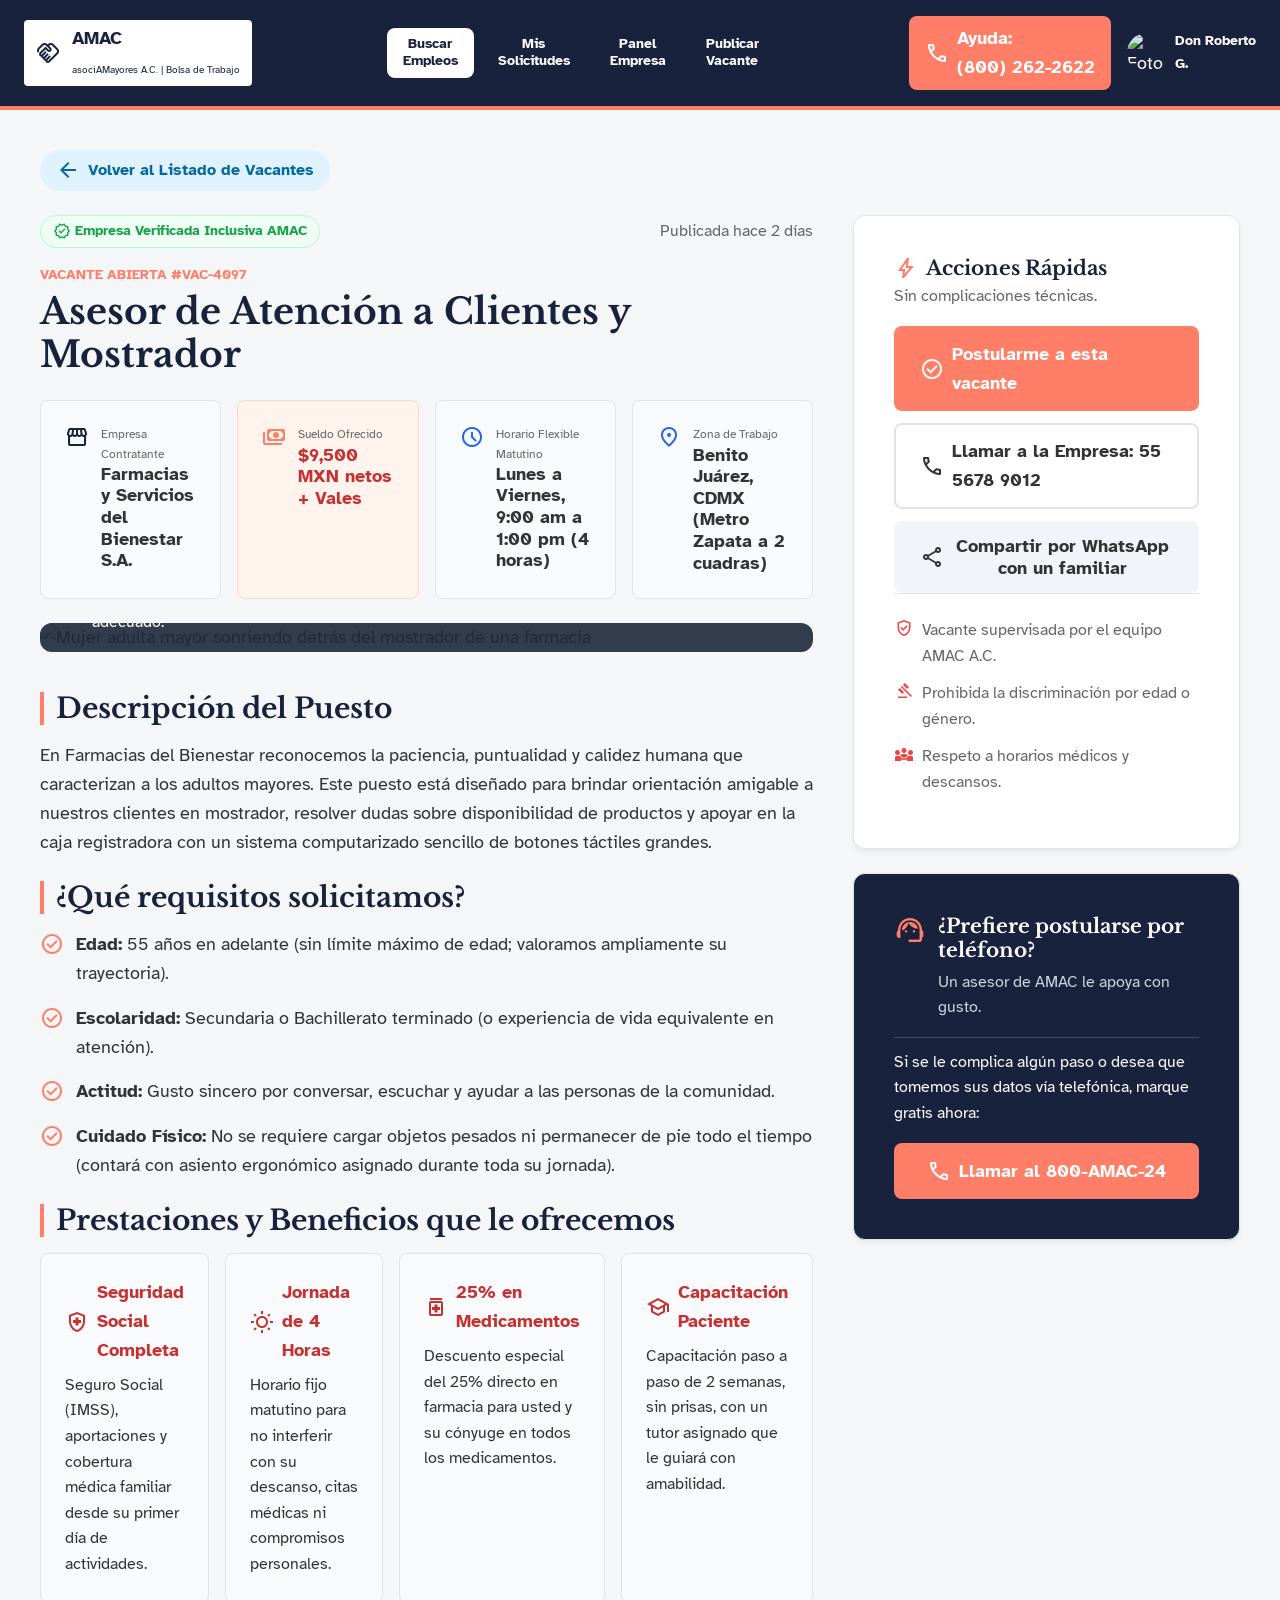
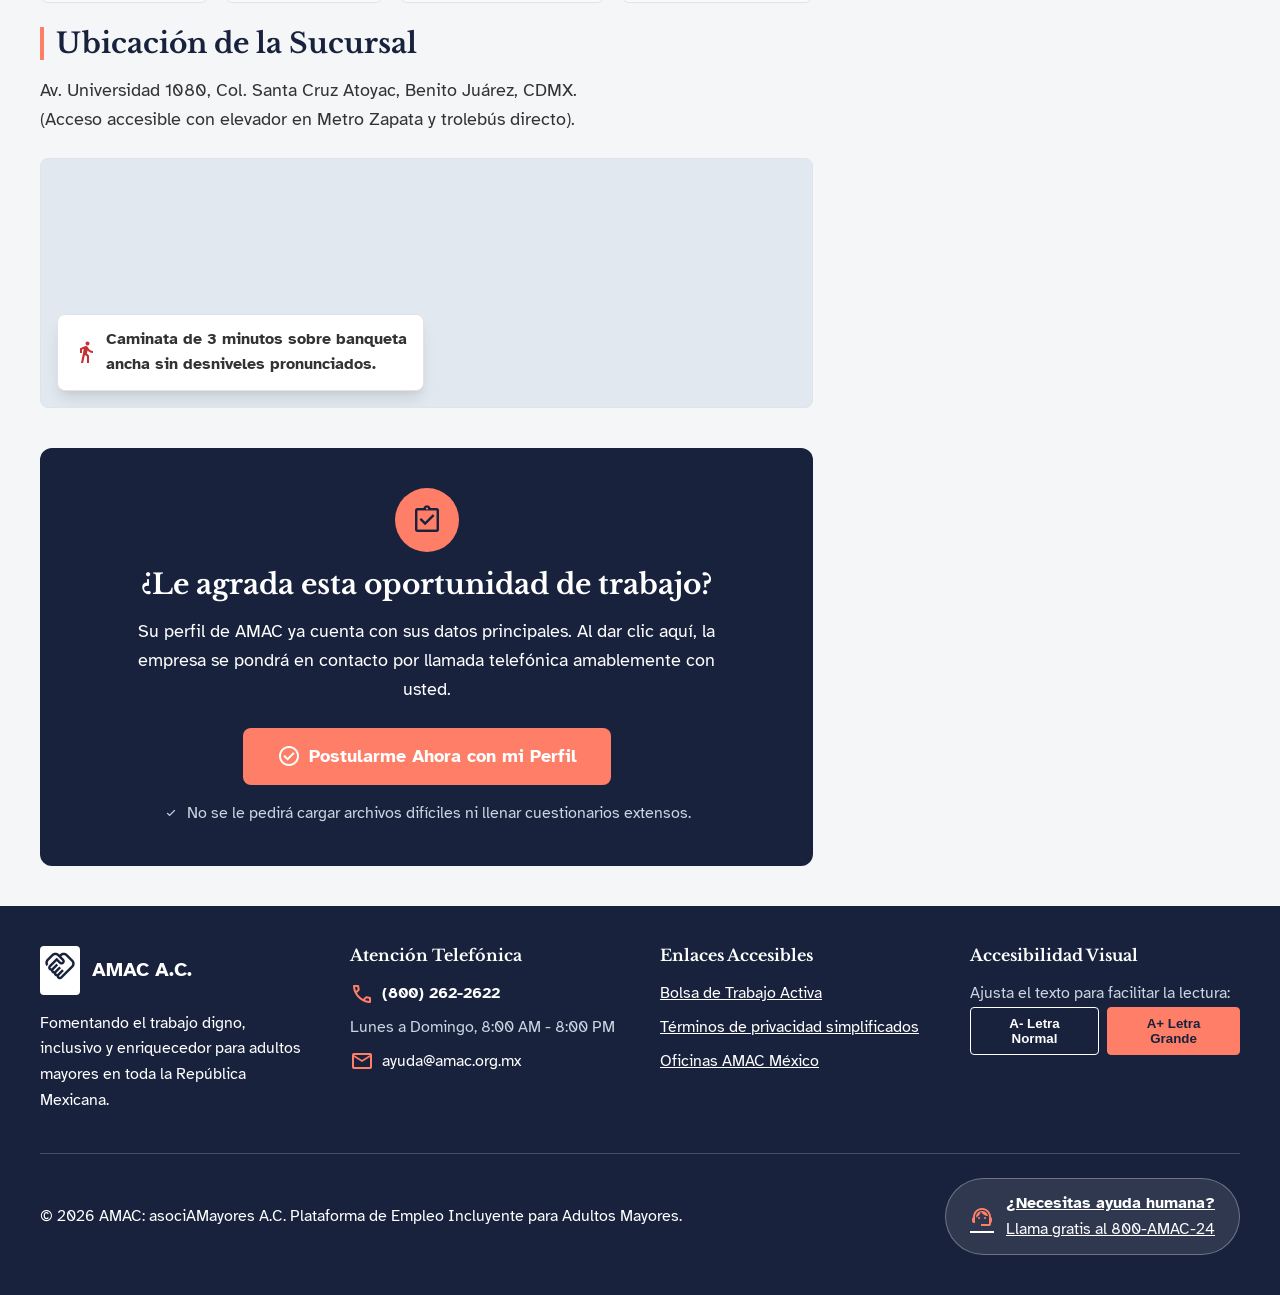
==== commit 0ff0f72a: "Se arreglo el inicio de Vercel y un boton de Vacante" ====
--- a/vacante.html
+++ b/vacante.html
@@ -168,9 +168,9 @@
           </div>
           <h2 class="cta-titulo">¿Le agrada esta oportunidad de trabajo?</h2>
           <p class="cta-desc">Su perfil de AMAC ya cuenta con sus datos principales. Al dar clic aquí, la empresa se pondrá en contacto por llamada telefónica amablemente con usted.</p>
-          <button class="boton boton--naranja cta-btn">
+          <a href="mis-solicitudes.html" class="boton boton--naranja cta-btn">
             <span class="material-symbols-outlined">check_circle</span> Postularme Ahora con mi Perfil
-          </button>
+          </a>
           <p class="cta-nota">
             <span class="material-symbols-outlined cta-nota-icono">check</span> No se le pedirá cargar archivos difíciles ni llenar cuestionarios extensos.
           </p>
@@ -186,9 +186,9 @@
             </h3>
             <p class="sidebar-sub">Sin complicaciones técnicas.</p>
             
-            <button class="boton boton--naranja btn-mb">
+            <a href="mis-solicitudes.html" class="boton boton--naranja btn-mb">
               <span class="material-symbols-outlined">check_circle</span> Postularme a esta vacante
-            </button>
+            </a>
             <a href="tel:5556789012" class="boton boton--outline btn-mb">
               <span class="material-symbols-outlined">call</span> Llamar a la Empresa: 55 5678 9012
             </a>
--- a/css/componentes.css
+++ b/css/componentes.css
@@ -1763,878 +1763,2544 @@
 
 /* Sidebar del Panel de Empresa */
 .panel-sidebar {
-  background-color: var(--color-primario);
-  color: white;
-  border-radius: var(--radio-lg);
-  padding: var(--espacio-m);
+	background-color: var(--color-primario);
+	color: white;
+	border-radius: var(--radio-lg);
+	padding: var(--espacio-m);
+	display: flex;
+	flex-direction: column;
+	gap: 8px;
+	position: sticky;
+	top: 24px;
+}
+
+.panel-sidebar-enlace {
+	display: flex;
+	align-items: center;
+	gap: 12px;
+	color: white;
+	text-decoration: none;
+	padding: 12px 16px;
+	border-radius: var(--radio);
+	font-weight: bold;
+	transition: background-color 0.2s;
+}
+
+.panel-sidebar-enlace:hover {
+	background-color: rgba(255, 255, 255, 0.1);
+}
+
+.panel-sidebar-enlace--activo {
+	background-color: var(--color-acento);
+}
+
+.panel-sidebar-enlace--activo:hover {
+	background-color: var(--color-acento-oscuro);
+}
+
+/* Tarjetas de Resumen (Métricas) */
+.grid-metricas {
+	display: grid;
+	grid-template-columns: repeat(auto-fit, minmax(200px, 1fr));
+	gap: var(--espacio-m);
+	margin-bottom: var(--espacio-l);
+}
+
+.tarjeta-metrica {
+	border-radius: var(--radio-lg);
+	padding: var(--espacio-m);
+	display: flex;
+	flex-direction: column;
+	justify-content: center;
+	min-height: 140px;
+}
+
+.tarjeta-metrica--blanca {
+	background-color: white;
+	border: 1px solid var(--color-borde);
+	box-shadow: var(--sombra-tarjeta);
+}
+
+.tarjeta-metrica--azul {
+	background-color: #e0f2fe;
+	/* Azul muy claro */
+	border: 1px solid #bae6fd;
+}
+
+.tarjeta-metrica--roja {
+	background-color: #fee2e2;
+	/* Rojo claro */
+	border: 1px solid #fecaca;
+}
+
+.metrica-titulo {
+	font-size: var(--texto-sm);
+	color: var(--color-texto-claro);
+	margin-bottom: 8px;
+	font-weight: bold;
+}
+
+.metrica-numero-box {
+	display: flex;
+	align-items: center;
+	gap: 12px;
+}
+
+.metrica-numero {
+	font-size: 3rem;
+	font-weight: bold;
+	line-height: 1;
+}
+
+.metrica-numero--azul {
+	color: #0369a1;
+}
+
+.metrica-numero--rojo {
+	color: #b91c1c;
+}
+
+.metrica-desc {
+	font-size: 12px;
+	font-weight: bold;
+	line-height: 1.2;
+}
+
+.metrica-icono {
+	background-color: white;
+	width: 40px;
+	height: 40px;
+	border-radius: 50%;
+	display: flex;
+	align-items: center;
+	justify-content: center;
+	margin-left: auto;
+	box-shadow: 0 2px 4px rgba(0, 0, 0, 0.05);
+}
+
+/* Encabezado del contenido principal */
+.panel-empresa-header {
+	display: flex;
+	flex-wrap: wrap;
+	justify-content: space-between;
+	align-items: center;
+	margin-bottom: var(--espacio-m);
+	gap: 16px;
+}
+
+.panel-empresa-titulo-seccion {
+	display: flex;
+	align-items: center;
+	gap: 8px;
+	color: var(--color-primario);
+	font-size: 1.25rem;
+	margin: 0;
+}
+
+/* Tarjeta Listado de Vacantes */
+.tarjeta-vacante-empresa {
+	background-color: white;
+	border: 1px solid var(--color-borde);
+	border-radius: var(--radio-lg);
+	padding: var(--espacio-m);
+	margin-bottom: var(--espacio-m);
+	box-shadow: var(--sombra-tarjeta);
+	display: flex;
+	flex-direction: column;
+	gap: var(--espacio-s);
+}
+
+.tarjeta-vacante-empresa--activa {
+	border-left: 6px solid #10b981;
+	/* Verde */
+}
+
+.tarjeta-vacante-empresa--pausada {
+	border-left: 6px solid #9ca3af;
+	/* Gris */
+	background-color: #f8fafc;
+	opacity: 0.9;
+}
+
+.vacante-empresa-header {
+	display: flex;
+	align-items: center;
+	gap: 12px;
+	font-size: var(--texto-sm);
+	color: var(--color-texto-claro);
+}
+
+.etiqueta-estado-vacante {
+	display: inline-flex;
+	align-items: center;
+	gap: 4px;
+	padding: 4px 12px;
+	border-radius: 50px;
+	font-weight: bold;
+	font-size: 12px;
+}
+
+.etiqueta-estado-vacante--activa {
+	background-color: #d1fae5;
+	color: #065f46;
+}
+
+.etiqueta-estado-vacante--pausada {
+	background-color: #f1f5f9;
+	color: #475569;
+}
+
+.vacante-empresa-titulo {
+	color: var(--color-primario);
+	margin: 4px 0;
+	font-size: 1.25rem;
+}
+
+.vacante-empresa-info {
+	display: flex;
+	flex-wrap: wrap;
+	gap: 16px;
+	font-size: var(--texto-sm);
+	color: var(--color-texto-claro);
+	margin-bottom: 8px;
+}
+
+.vacante-empresa-detalle {
+	display: flex;
+	align-items: center;
+	gap: 4px;
+}
+
+.vacante-empresa-acciones-layout {
+	display: flex;
+	flex-wrap: wrap;
+	justify-content: space-between;
+	align-items: center;
+	gap: 16px;
+	margin-top: 8px;
+}
+
+.botones-accion-mini {
+	display: flex;
+	gap: 8px;
+}
+
+.btn-mini {
+	background-color: #f1f5f9;
+	border: 1px solid var(--color-borde);
+	padding: 6px 12px;
+	border-radius: var(--radio);
+	font-size: var(--texto-sm);
+	font-weight: bold;
+	color: var(--color-texto);
+	cursor: pointer;
+	display: inline-flex;
+	align-items: center;
+	gap: 4px;
+}
+
+.btn-mini:hover {
+	background-color: #e2e8f0;
+}
+
+.btn-mini--rojo {
+	color: #b91c1c;
+}
+
+
+
+
+/* Layout específico del panel */
+.layout-panel-empresa {
+	display: grid;
+	grid-template-columns: 1fr;
+	gap: var(--espacio-l);
+}
+
+@media (min-width: 1024px) {
+	.layout-panel-empresa {
+		grid-template-columns: 250px 1fr;
+	}
+}
+
+/* Modificadores del Header para esta vista */
+.header-actions--derecha {
+	margin-left: auto;
+}
+
+.header-texto-panel {
+	color: white;
+	font-weight: bold;
+	margin-right: 16px;
+}
+
+.header-usuario-nombre--block {
+	display: block;
+}
+
+.header-usuario-rol {
+	font-size: 10px;
+	color: #cbd5e1;
+}
+
+/* Modificadores de Sidebar */
+.panel-sidebar-soporte {
+	margin-top: 2rem;
+	background-color: var(--color-acento);
+	color: var(--color-primario);
+	padding: 16px;
+	border-radius: var(--radio);
+}
+
+.panel-sidebar-soporte-titulo {
+	color: var(--color-primario);
+	display: flex;
+	align-items: center;
+	gap: 8px;
+	margin-bottom: 8px;
+	font-size: 1rem;
+}
+
+.panel-sidebar-soporte-desc {
+	font-size: 12px;
+	margin: 0;
+	font-weight: bold;
+}
+
+/* Modificadores de Textos y Contenedores */
+.panel-titulo--grande {
+	font-size: 2rem;
+}
+
+.tag-aliados--margen {
+	margin-bottom: 8px;
+}
+
+.tag-aliados--sin-margen {
+	margin: 0;
+}
+
+.tag-aliados--pausado {
+	margin: 0;
+	background-color: #e2e8f0;
+	color: #475569;
+}
+
+/* Modificadores de Métricas */
+.metrica-sub-texto {
+	font-size: 10px;
+	color: var(--color-texto-claro);
+	display: block;
+}
+
+.metrica-sub-texto--azul {
+	font-size: 10px;
+	color: #0284c7;
+	display: block;
+}
+
+.metrica-sub-texto--rojo {
+	font-size: 10px;
+	color: #dc2626;
+	display: block;
+}
+
+.texto-azul-oscuro {
+	color: #0369a1;
+}
+
+.texto-rojo-oscuro {
+	color: #b91c1c;
+}
+
+/* Modificadores de Iconos Utilitarios */
+.icono-14 {
+	font-size: 14px;
+}
+
+.icono-16 {
+	font-size: 16px;
+}
+
+.icono-24 {
+	font-size: 24px;
+}
+
+.icono-vertical-medio {
+	vertical-align: middle;
+}
+
+/* Modificadores de Tarjetas de Vacantes */
+.vacante-empresa-titulo--pausado {
+	color: #475569;
+}
+
+.columna-botones {
+	display: flex;
+	flex-direction: column;
+	gap: 8px;
+}
+
+.btn-ver-solicitudes {
+	min-height: auto;
+	padding: 6px 16px;
+	font-size: 14px;
+}
+
+/* Modificadores del CTA Inferior */
+.cta-dudas--margen-top {
+	margin-top: var(--espacio-xl);
+}
+
+.cta-dudas-icono-box--pequeno {
+	width: 48px;
+	height: 48px;
+}
+
+.cta-dudas-titulo--pequeno {
+	font-size: 1.125rem;
+}
+
+.btn-blanco--nowrap {
+	white-space: nowrap;
+}
+
+
+
+
+/* =========================================
+   ESTILOS ESPECÍFICOS: LISTADO DE VACANTES (INDEX)
+   ========================================= */
+
+/* Etiqueta superior y Títulos */
+.etiqueta-verificadas {
+	display: inline-flex;
+	align-items: center;
+	gap: 6px;
+	background-color: #fee2e2;
+	/* Rojo muy claro */
+	color: #b91c1c;
+	/* Rojo oscuro */
+	font-weight: 700;
+	font-size: var(--texto-sm);
+	padding: 6px 16px;
+	border-radius: 50px;
+	border: 1px solid #fecaca;
+	margin-bottom: var(--espacio-m);
+}
+
+.titulo-bolsa {
+	margin-bottom: 4px;
+}
+
+.desc-bolsa {
+	color: var(--color-texto-claro);
+	margin-bottom: var(--espacio-l);
+}
+
+/* Caja del Buscador */
+.caja-busqueda {
+	background: white;
+	border: 1px solid var(--color-borde);
+	border-radius: var(--radio-lg);
+	padding: var(--espacio-l);
+	margin-bottom: var(--espacio-xl);
+	box-shadow: var(--sombra-tarjeta);
+}
+
+.busqueda-grid-top {
+	display: grid;
+	grid-template-columns: 1fr;
+	gap: var(--espacio-m);
+	margin-bottom: var(--espacio-m);
+	align-items: end;
+}
+
+@media (min-width: 768px) {
+	.busqueda-grid-top {
+		grid-template-columns: 2fr 1fr auto;
+	}
+}
+
+.campo-busqueda {
+	display: flex;
+	flex-direction: column;
+	gap: 8px;
+}
+
+.campo-busqueda-label {
+	display: flex;
+	align-items: center;
+	gap: 6px;
+	font-weight: 700;
+	color: var(--color-primario);
+	font-size: var(--texto-sm);
+}
+
+.input-busqueda-wrapper {
+	position: relative;
+}
+
+.input-busqueda {
+	width: 100%;
+	min-height: 48px;
+	padding: 12px 16px 12px 44px;
+	/* Espacio para el icono a la izquierda */
+	border: 2px solid var(--color-borde);
+	border-radius: var(--radio);
+	font-family: var(--fuente-base);
+	font-size: var(--texto-base);
+	color: var(--color-texto);
+	background-color: #f8fafc;
+	transition: 0.2s;
+}
+
+.input-busqueda:focus {
+	background-color: white;
+	border-color: var(--color-primario);
+	outline: none;
+}
+
+.icono-busqueda-izq {
+	position: absolute;
+	left: 14px;
+	top: 50%;
+	transform: translateY(-50%);
+	color: var(--color-texto-claro);
+	pointer-events: none;
+}
+
+.icono-busqueda-der {
+	position: absolute;
+	right: 14px;
+	top: 50%;
+	transform: translateY(-50%);
+	color: var(--color-texto-claro);
+	pointer-events: none;
+}
+
+/* Filtros dentro del buscador */
+.busqueda-filtros {
+	display: flex;
+	flex-direction: column;
+	gap: 16px;
+	border-top: 1px solid var(--color-borde);
+	padding-top: var(--espacio-m);
+}
+
+.filtro-grupo {
+	display: flex;
+	align-items: center;
+	gap: 12px;
+	flex-wrap: wrap;
+}
+
+.filtro-label {
+	font-size: var(--texto-sm);
+	color: var(--color-texto);
+	display: flex;
+	align-items: center;
+	gap: 6px;
+}
+
+.btn-pill {
+	background: #f1f5f9;
+	border: 1px solid var(--color-borde);
+	padding: 6px 16px;
+	border-radius: 50px;
+	font-size: var(--texto-sm);
+	font-weight: 700;
+	color: var(--color-texto-claro);
+	cursor: pointer;
+	transition: 0.2s;
+	display: inline-flex;
+	align-items: center;
+	gap: 6px;
+}
+
+.btn-pill:hover {
+	background: #e2e8f0;
+}
+
+.btn-pill--activo {
+	background: #e0f2fe;
+	/* Azul claro */
+	color: #0369a1;
+	border-color: #bae6fd;
+}
+
+/* Cabecera de resultados */
+.resultados-header {
+	display: flex;
+	justify-content: space-between;
+	align-items: flex-end;
+	margin-bottom: var(--espacio-m);
+	flex-wrap: wrap;
+	gap: 12px;
+}
+
+.resultados-titulo {
+	margin: 0 0 4px 0;
+	font-size: 1.5rem;
+	color: var(--color-primario);
+}
+
+.resultados-desc {
+	margin: 0;
+	color: var(--color-texto-claro);
+	font-size: var(--texto-sm);
+}
+
+.resultados-ordenar {
+	font-size: var(--texto-sm);
+	color: var(--color-texto-claro);
+	display: flex;
+	align-items: center;
+	gap: 8px;
+}
+
+/* Tarjetas de Vacante (Listado Horizontal) */
+.tarjeta-vacante-listado {
+	background: white;
+	border: 1px solid var(--color-borde);
+	border-radius: var(--radio-lg);
+	padding: var(--espacio-l);
+	margin-bottom: var(--espacio-m);
+	box-shadow: 0 4px 6px -1px rgba(0, 0, 0, 0.02);
+	display: flex;
+	flex-direction: column;
+	gap: 12px;
+}
+
+.vacante-tags-top {
+	display: flex;
+	justify-content: space-between;
+	align-items: center;
+	flex-wrap: wrap;
+	gap: 12px;
+}
+
+.vacante-tags-grupo {
+	display: flex;
+	gap: 12px;
+	flex-wrap: wrap;
+}
+
+.tag-horario-azul {
+	background: #e0f2fe;
+	color: #0369a1;
+	font-size: 12px;
+	font-weight: 700;
+	padding: 6px 12px;
+	border-radius: 50px;
+	display: inline-flex;
+	align-items: center;
+	gap: 4px;
+}
+
+.tag-sueldo-rojo {
+	background: #fee2e2;
+	color: #b91c1c;
+	font-size: 12px;
+	font-weight: 700;
+	padding: 6px 12px;
+	border-radius: 50px;
+	display: inline-flex;
+	align-items: center;
+	gap: 4px;
+}
+
+.vacante-tiempo-publicacion {
+	font-size: var(--texto-sm);
+	color: var(--color-texto-claro);
+	display: flex;
+	align-items: center;
+	gap: 4px;
+}
+
+.vacante-listado-titulo {
+	font-size: 1.5rem;
+	color: var(--color-primario);
+	margin: 0;
+}
+
+.vacante-listado-empresa {
+	display: flex;
+	align-items: center;
+	gap: 8px;
+	font-weight: 700;
+	color: #c53030;
+	font-size: var(--texto-sm);
+}
+
+.vacante-listado-ubicacion {
+	display: flex;
+	align-items: center;
+	gap: 8px;
+	color: var(--color-texto-claro);
+	font-size: var(--texto-sm);
+}
+
+.vacante-listado-footer {
+	display: flex;
+	justify-content: space-between;
+	align-items: flex-end;
+	flex-wrap: wrap;
+	gap: 16px;
+	margin-top: 8px;
+}
+
+.vacante-listado-desc {
+	font-size: var(--texto-sm);
+	color: var(--color-texto-claro);
+	max-width: 700px;
+	margin: 0;
+}
+
+/* Paginación */
+.paginacion {
+	display: flex;
+	justify-content: center;
+	align-items: center;
+	gap: 8px;
+	margin-top: var(--espacio-l);
+	margin-bottom: var(--espacio-xl);
+	flex-wrap: wrap;
+}
+
+.btn-paginacion {
+	background: #f1f5f9;
+	border: 1px solid var(--color-borde);
+	padding: 8px 16px;
+	border-radius: var(--radio);
+	font-weight: 700;
+	color: var(--color-texto);
+	cursor: pointer;
+	text-decoration: none;
+	font-size: var(--texto-sm);
+	transition: 0.2s;
+	min-height: 44px;
+	/* Accesibilidad táctil */
+	display: inline-flex;
+	align-items: center;
+	justify-content: center;
+}
+
+.btn-paginacion--activo {
+	background: var(--color-primario);
+	color: white;
+	border-color: var(--color-primario);
+}
+
+.btn-paginacion:hover:not(.btn-paginacion--activo) {
+	background: #e2e8f0;
+}
+
+/* =========================================
+   COMPONENTE: ALERTA DE ÉXITO
+   ========================================= */
+
+.alerta {
+	display: flex;
+	align-items: flex-start;
+	gap: var(--espacio-s, 1rem);
+	padding: 1rem 1.25rem;
+	border-radius: var(--radio-lg, 12px);
+	border: 1px solid #bbf7d0;
+	/* Verde claro para el borde */
+	background-color: #e8f5e9;
+	/* Fondo verde muy suave */
+	margin-bottom: var(--espacio-m, 1.5rem);
+	width: 100%;
+}
+
+/* 1. Ícono circular verde a la izquierda */
+.alerta-icono {
+	flex-shrink: 0;
+	width: 36px;
+	height: 36px;
+	background-color: var(--color-exito, #16a34a);
+	color: #ffffff;
+	border-radius: 50%;
+	display: flex;
+	align-items: center;
+	justify-content: center;
+	margin-top: 2px;
+}
+
+/* 2. Textos del mensaje */
+.alerta-contenido {
+	flex: 1;
+}
+
+.alerta-titulo {
+	font-size: var(--texto-base, 1.125rem);
+	/* ≥ 18px para adultos mayores */
+	font-weight: 700;
+	color: #14532d;
+	/* Verde oscuro con contraste 4.5:1 */
+	margin: 0 0 4px 0;
+	line-height: 1.4;
+}
+
+.alerta-check-inline {
+	margin-right: 4px;
+	color: #14532d;
+}
+
+.alerta-descripcion {
+	font-size: var(--texto-sm, 1rem);
+	/* 16px */
+	color: #166534;
+	margin: 0;
+	line-height: 1.4;
+}
+
+/* 3. Botón de cerrar en la esquina derecha */
+.alerta-boton-cerrar {
+	background: transparent;
+	border: none;
+	color: #166534;
+	cursor: pointer;
+	padding: 8px;
+	display: flex;
+	align-items: center;
+	justify-content: center;
+	border-radius: var(--radio, 8px);
+	min-width: 44px;
+	/* Requisito de accesibilidad táctil (≥ 44px) */
+	min-height: 44px;
+	margin: -8px -8px -8px 0;
+	transition: background-color 0.2s ease, color 0.2s ease;
+}
+
+.alerta-boton-cerrar:hover {
+	background-color: rgba(22, 101, 52, 0.12);
+	color: #14532d;
+}
+
+.alerta-boton-cerrar:focus-visible {
+	outline: 3px solid var(--color-acento, #ff7e67);
+	outline-offset: 2px;
+}
+
+/* =========================================
+   TARJETA Y CABECERA DE PERFIL
+   ========================================= */
+.tarjeta-perfil {
+	background-color: var(--color-superficie);
+	border-radius: var(--radio-lg);
+	padding: var(--espacio-l);
+	box-shadow: var(--sombra-tarjeta);
+	border: 1px solid var(--color-borde);
+	max-width: 860px;
+	margin: 0 auto;
+}
+
+.tag-overline {
+	color: var(--color-acento);
+	font-size: 0.875rem;
+	font-weight: 700;
+	text-transform: uppercase;
+	letter-spacing: 0.5px;
+	display: block;
+	margin-bottom: 4px;
+}
+
+.perfil-cabecera {
+	display: flex;
+	justify-content: space-between;
+	align-items: flex-start;
+	gap: var(--espacio-m);
+	flex-wrap: wrap;
+}
+
+.perfil-cabecera-info {
+	flex: 1;
+	min-width: 280px;
+}
+
+.perfil-cabecera-titulo {
+	font-family: var(--fuente-titulos);
+	font-size: var(--texto-h1);
+	color: var(--color-primario);
+	margin-bottom: 8px;
+}
+
+.perfil-cabecera__subtitulo {
+	color: var(--color-texto-claro);
+	font-size: var(--texto-base);
+	margin: 0;
+	max-width: 540px;
+}
+
+/* Badge del Usuario en la esquina superior derecha */
+.perfil-badge-usuario {
+	background-color: #f8fafc;
+	border: 1px solid var(--color-borde);
+	border-radius: var(--radio-lg);
+	padding: 10px 16px;
+	display: flex;
+	align-items: center;
+	gap: 12px;
+}
+
+.perfil-badge-avatar {
+	width: 48px;
+	height: 48px;
+	border-radius: 50%;
+	object-fit: cover;
+	border: 2px solid var(--color-acento);
+}
+
+.perfil-badge-nombre {
+	display: block;
+	font-weight: 700;
+	color: var(--color-primario);
+	font-size: var(--texto-base);
+}
+
+.perfil-divisor {
+	border: none;
+	border-top: 1px solid var(--color-borde);
+	margin: var(--espacio-l) 0;
+}
+
+/* =========================================
+   INPUTS CON ÍCONO A LA IZQUIERDA
+   ========================================= */
+.input-con-icono-izq {
+	position: relative;
+	width: 100%;
+}
+
+.input-icono-izq {
+	position: absolute;
+	left: 16px;
+	top: 50%;
+	transform: translateY(-50%);
+	color: var(--color-texto-claro);
+	pointer-events: none;
+}
+
+.input-con-icono-izq input {
+	width: 100%;
+	min-height: 48px;
+	/* Target táctil accesible (≥ 44px) */
+	padding: 12px 16px 12px 48px;
+	/* Espacio extra a la izquierda para el icono */
+	border: 1.5px solid var(--color-borde);
+	border-radius: var(--radio);
+	font-size: var(--texto-base);
+	font-family: var(--fuente-base);
+	background-color: #f8fafc;
+	color: var(--color-texto);
+	transition: border-color 0.2s ease, background-color 0.2s ease;
+}
+
+/* Inputs sencillos y Textareas */
+.campo-formulario input:not([type="checkbox"]),
+.campo-formulario textarea {
+	width: 100%;
+	min-height: 48px;
+	padding: 12px 16px;
+	border: 1.5px solid var(--color-borde);
+	border-radius: var(--radio);
+	font-size: var(--texto-base);
+	font-family: var(--fuente-base);
+	background-color: #f8fafc;
+	color: var(--color-texto);
+}
+
+.campo-formulario textarea {
+	resize: vertical;
+	line-height: 1.5;
+}
+
+.campo-formulario input:focus,
+.campo-formulario textarea:focus {
+	background-color: #ffffff;
+	border-color: var(--color-primario);
+	outline: none;
+	/* Manejado por :focus-visible global */
+}
+
+/* =========================================
+   ACCIONES Y NOTA DE PRIVACIDAD
+   ========================================= */
+.perfil-acciones {
+	display: flex;
+	align-items: center;
+	gap: var(--espacio-m);
+	margin-top: var(--espacio-l);
+	flex-wrap: wrap;
+}
+
+.boton--ancho-auto {
+	width: auto;
+	min-width: 220px;
+}
+
+.nota-proteccion {
+	display: inline-flex;
+	align-items: center;
+	gap: 8px;
+	font-size: var(--texto-sm);
+	/* 16px */
+	color: var(--color-texto-claro);
+	margin: 0;
+}
+
+/* ===================================
+   ESTILOS ESPECÍFICOS: PERFIL EMPRESA
+   =================================== */
+
+.layout-panel {
+	display: grid;
+	grid-template-columns: 240px 1fr;
+	grid-template-rows: auto 1fr;
+	grid-template-areas:
+		"sidebar header"
+		"sidebar main";
+	min-height: 100vh;
+}
+
+/* Sidebar */
+
+.sidebar {
+	grid-area: sidebar;
+	display: flex;
+	flex-direction: column;
+	position: sticky;
+	top: 0;
+	height: 100vh;
+	overflow-y: auto;
+	padding: 1rem;
+	background: #1a2340;
+	color: #ffffff;
+}
+
+.sidebar .header-marca {
+	display: flex;
+	align-items: center;
+	gap: 10px;
+	padding: 4px;
+	background: transparent;
+	border-radius: 0;
+	color: inherit;
+}
+
+.sidebar .header-marca-icono {
+	font-size: 32px;
+	color: #ff8a65;
+}
+
+.sidebar .header-marca-texto {
+	display: block;
+	font-family: 'Libre Baskerville', serif;
+	font-size: 1.25rem;
+	line-height: 1.1;
+}
+
+.sidebar .header-marca-sub {
+	display: block;
+	font-size: 0.75rem;
+	opacity: 0.8;
+}
+
+.sidebar-nav {
+	display: flex;
+	flex-direction: column;
+	gap: 4px;
+	margin-top: 1.5rem;
+}
+
+.sidebar-link {
+	display: flex;
+	align-items: center;
+	gap: 12px;
+	padding: 12px;
+	border-radius: 8px;
+	color: #fff;
+	font-weight: 700;
+	text-decoration: none;
+}
+
+.sidebar-link:hover {
+	background: rgba(255, 255, 255, 0.08);
+}
+
+.sidebar-link[aria-current="page"] {
+	background: rgba(255, 255, 255, 0.12);
+	box-shadow: inset 3px 0 0 #ff8a65;
+}
+
+.sidebar-pie {
+	margin-top: auto;
+	padding-top: 1rem;
+	border-top: 1px solid rgba(255, 255, 255, 0.15);
+}
+
+.sidebar-soporte {
+	display: flex;
+	align-items: center;
+	gap: 8px;
+	padding: 10px 12px;
+	border-radius: 8px;
+	background: #ff8a65;
+	color: #1a2340;
+	font-weight: 700;
+	text-decoration: none;
+}
+
+/* Encabezado */
+.encabezado-panel {
+	grid-area: header;
+	display: flex;
+	justify-content: space-between;
+	align-items: center;
+	gap: 1rem;
+	position: sticky;
+	top: 0;
+	z-index: 10;
+	padding: 1rem 1.5rem;
+	background: #1a2340;
+	border-left: 1px solid rgba(255, 255, 255, 0.1);
+	color: #ffffff;
+}
+
+.encabezado-panel-titulo {
+	margin: 0;
+	font-weight: 700;
+	font-size: 1.1rem;
+}
+
+.encabezado-panel .header-actions {
+	display: flex;
+	align-items: center;
+	gap: 1rem;
+}
+
+.encabezado-panel .btn-ayuda-header {
+	display: inline-flex;
+	align-items: center;
+	gap: 6px;
+	padding: 8px 14px;
+	border-radius: 8px;
+	background: #ff8a65;
+	color: #1a2340;
+	font-weight: 700;
+	text-decoration: none;
+	white-space: nowrap;
+}
+
+.encabezado-panel .header-usuario {
+	display: flex;
+	align-items: center;
+	gap: 10px;
+	padding: 6px 12px;
+	border: 1px solid rgba(255, 255, 255, 0.2);
+	border-radius: 8px;
+	color: #ffffff;
+	text-decoration: none;
+}
+
+.encabezado-panel .header-usuario:hover {
+	background: rgba(255, 255, 255, 0.08);
+}
+
+.encabezado-panel .header-usuario-img {
+	width: 36px;
+	height: 36px;
+	border-radius: 50%;
+	object-fit: cover;
+}
+
+.encabezado-panel .header-usuario-nombre,
+.encabezado-panel .header-usuario-rol {
+	display: block;
+}
+
+.encabezado-panel .header-usuario-nombre {
+	font-size: 1rem;
+	font-weight: 700;
+	white-space: nowrap;
+}
+
+.encabezado-panel .header-usuario-rol {
+	font-size: 0.75rem;
+	opacity: 0.8;
+}
+
+/* Foco visible en las zonas oscuras */
+.sidebar a:focus-visible,
+.encabezado-panel a:focus-visible,
+.btn-flotante-ayuda:focus-visible {
+	outline: 3px solid #ff8a65;
+	outline-offset: 2px;
+}
+
+.panel-contenido {
+	grid-area: main;
+	padding: 2rem 2rem 6rem;
+	background: #ffffff;
+}
+
+/* ---------- Tarjeta de perfil ---------- */
+.perfil-tarjeta {
+	max-width: 760px;
+	margin-inline: auto;
+	padding: 1.5rem;
+	background: #fff;
+	border: 1px solid #e3e6ec;
+	border-radius: 12px;
+	box-shadow: 0 4px 20px rgba(26, 35, 64, 0.06);
+}
+
+.perfil-titulo {
+	margin: 0.75rem 0 0.25rem;
+	font-family: 'Libre Baskerville', serif;
+	font-size: 1.75rem;
+	color: #1a2340;
+}
+
+.perfil-desc {
+	margin: 0 0 1.25rem;
+	color: #3a3f4b;
+}
+
+/* Identidad / logo */
+.perfil-identidad {
+	display: flex;
+	align-items: center;
+	gap: 1rem;
+	padding: 1rem;
+	margin-bottom: 1.25rem;
+	background: #f6f7f9;
+	border-radius: 10px;
+}
+
+.perfil-logo {
+	flex-shrink: 0;
+	width: 120px;
+	aspect-ratio: 1;
+	display: flex;
+	flex-direction: column;
+	align-items: center;
+	justify-content: center;
+	gap: 4px;
+	padding: 8px;
+	text-align: center;
+	background: #fff;
+	border: 2px dashed #b4bac6;
+	border-radius: 10px;
+}
+
+.perfil-logo .material-symbols-outlined {
+	font-size: 36px;
+	color: #1a2340;
+}
+
+.perfil-logo-nombre {
+	font-family: 'Libre Baskerville', serif;
+	font-size: 0.7rem;
+	line-height: 1.2;
+	color: #1a2340;
+}
+
+.perfil-logo-etiqueta {
+	font-size: 0.65rem;
+	letter-spacing: 0.05em;
+	text-transform: uppercase;
+	color: #5a6070;
+}
+
+.perfil-empresa-nombre {
+	margin: 0;
+	font-family: 'Libre Baskerville', serif;
+	font-size: 1.25rem;
+	color: #1a2340;
+}
+
+.perfil-empresa-estado {
+	margin: 0.25rem 0 0.75rem;
+	font-size: 0.9rem;
+	color: #3a3f4b;
+}
+
+/* Botones */
+.btn-secundario {
+	display: inline-flex;
+	align-items: center;
+	gap: 6px;
+	padding: 8px 14px;
+	background: #fff;
+	border: 2px solid #ff8a65;
+	border-radius: 8px;
+	color: #b5471b;
+	font-weight: 700;
+	cursor: pointer;
+}
+
+.btn-secundario:hover {
+	background: #fff3ee;
+}
+
+/* Oculta el input de archivo nativo sin quitarlo del teclado */
+#logo_empresa {
+	position: absolute;
+	width: 1px;
+	height: 1px;
+	overflow: hidden;
+	clip-path: inset(50%);
+	white-space: nowrap;
+}
+
+/* El input está oculto: el foco se dibuja en su label */
+#logo_empresa:focus-visible+.btn-secundario {
+	outline: 3px solid #b5471b;
+	outline-offset: 2px;
+}
+
+.btn-primario {
+	display: inline-flex;
+	align-items: center;
+	gap: 8px;
+	min-height: 48px;
+	padding: 0 22px;
+	background: #ff8a65;
+	border: 0;
+	border-radius: 8px;
+	color: #1a2340;
+	/* texto oscuro: el blanco sobre coral no tiene contraste suficiente */
+	font: inherit;
+	font-weight: 700;
+	cursor: pointer;
+}
+
+.btn-primario:hover {
+	background: #ff7a50;
+}
+
+.btn-primario:focus-visible {
+	outline: 3px solid #1a2340;
+	outline-offset: 2px;
+}
+
+/* Campos */
+.perfil-nota {
+	margin: 0 0 1rem;
+	font-size: 0.875rem;
+	color: #5a6070;
+}
+
+.perfil-grid {
+	display: grid;
+	grid-template-columns: repeat(2, minmax(0, 1fr));
+	gap: 1.25rem;
+}
+
+.perfil-campo {
+	display: flex;
+	flex-direction: column;
+	gap: 6px;
+}
+
+/* Si un label ocupa dos líneas, los inputs de la misma fila siguen alineados */
+.perfil-campo> :last-child {
+	margin-top: auto;
+}
+
+.perfil-label {
+	font-weight: 700;
+	color: #1a2340;
+}
+
+.perfil-requerido {
+	color: #c0392b;
+}
+
+.perfil-input {
+	box-sizing: border-box;
+	width: 100%;
+	min-height: 48px;
+	padding: 0 12px;
+	font: inherit;
+	font-size: 1rem;
+	color: #1a2340;
+	background: #fff;
+	border: 1px solid #c7ccd6;
+	border-radius: 8px;
+}
+
+.perfil-input:focus-visible {
+	outline: 3px solid #ff8a65;
+	outline-offset: 1px;
+	border-color: #1a2340;
+}
+
+.perfil-input:user-invalid {
+	border: 2px solid #c0392b;
+}
+
+.perfil-input--rfc {
+	font-weight: 700;
+	letter-spacing: 0.05em;
+	text-transform: uppercase;
+}
+
+/* Inputs con icono */
+.perfil-input-icono {
+	position: relative;
+}
+
+.perfil-input-icono>.material-symbols-outlined {
+	position: absolute;
+	top: 50%;
+	left: 12px;
+	transform: translateY(-50%);
+	font-size: 20px;
+	color: #5a6070;
+	pointer-events: none;
+}
+
+.perfil-input-icono>.perfil-input {
+	padding-left: 42px;
+}
+
+.perfil-input-icono--fin>.material-symbols-outlined {
+	left: auto;
+	right: 12px;
+}
+
+.perfil-input-icono--fin>.perfil-input {
+	padding-left: 12px;
+	padding-right: 42px;
+}
+
+/* Palomita verde: solo aparece si el RFC es válido */
+.perfil-input-icono>.perfil-icono-valido {
+	display: none;
+	color: #1e8e5a;
+}
+
+.perfil-input:valid~.perfil-icono-valido {
+	display: block;
+}
+
+.perfil-pie {
+	display: flex;
+	flex-wrap: wrap;
+	justify-content: space-between;
+	align-items: center;
+	gap: 1rem;
+	margin-top: 1.5rem;
+	padding-top: 1rem;
+	border-top: 1px solid #e3e6ec;
+}
+
+.perfil-aviso {
+	display: flex;
+	align-items: center;
+	gap: 6px;
+	margin: 0;
+	font-size: 0.875rem;
+	color: #3a3f4b;
+}
+
+.perfil-aviso .material-symbols-outlined {
+	font-size: 20px;
+	color: #b5471b;
+}
+
+
+@media (max-width: 768px) {
+	.layout-panel {
+		grid-template-columns: 1fr;
+		grid-template-areas:
+			"header"
+			"sidebar"
+			"main";
+	}
+
+	.sidebar {
+		position: static;
+		height: auto;
+		padding: 0.5rem 1rem;
+	}
+
+	.sidebar-nav {
+		flex-direction: row;
+		margin-top: 0;
+		overflow-x: auto;
+	}
+
+	.sidebar-link {
+		white-space: nowrap;
+	}
+
+	.sidebar .header-marca,
+	.sidebar-pie,
+	.encabezado-panel-titulo,
+	.header-usuario-rol {
+		display: none;
+	}
+
+	.encabezado-panel {
+		padding: 0.75rem 1rem;
+	}
+
+	.panel-contenido {
+		padding: 1rem 1rem 6rem;
+	}
+
+	.perfil-identidad {
+		flex-direction: column;
+		align-items: flex-start;
+	}
+
+	.perfil-grid {
+		grid-template-columns: 1fr;
+	}
+}
+/* =========================================
+   ESTILOS ESPECÍFICOS: CANDIDATOS POR VACANTE
+   =========================================
+ */
+
+/* ---------- Utilidades ---------- */
+.sr-only {
+  position: absolute;
+  width: 1px;
+  height: 1px;
+  padding: 0;
+  margin: -1px;
+  overflow: hidden;
+  clip: rect(0, 0, 0, 0);
+  white-space: nowrap;
+  border: 0;
+}
+
+/* Columna de contenido del panel (separa tarjetas con un gap uniforme) */
+.panel-candidatos {
   display: flex;
   flex-direction: column;
-  gap: 8px;
-  position: sticky;
-  top: 24px;
-}
-
-.panel-sidebar-enlace {
+  gap: var(--espacio-m);
+  min-width: 0; /* Evita que el grid padre se desborde */
+}
+
+/* ---------- Subcabecera (volver + referencia) ---------- */
+.panel-subcabecera {
+  display: flex;
+  justify-content: space-between;
+  align-items: center;
+  flex-wrap: wrap;
+  gap: var(--espacio-s);
+}
+
+.panel-subcabecera .btn-volver {
+  margin-bottom: 0;
+  min-height: 48px;
+  padding: 8px 20px;
+  background-color: #eceff2;
+  color: var(--color-primario);
+  border-radius: var(--radio);
+}
+
+.panel-subcabecera .btn-volver:hover {
+  background-color: var(--color-borde);
+}
+
+/* Variante azul con punto de color (Convocatoria Activa) */
+.tag-estado-activa--punto {
+  display: inline-flex;
+  align-items: center;
+  gap: 6px;
+  background-color: var(--bg-info);
+  color: var(--texto-info);
+  font-size: var(--texto-sm);
+}
+
+.tag-estado-activa--punto::before {
+  content: '';
+  width: 8px;
+  height: 8px;
+  border-radius: 50%;
+  background-color: var(--color-acento);
+}
+
+/* ---------- Tarjeta de resumen de la vacante ---------- */
+/* Variante del overline con ícono y color de mayor contraste */
+.tag-overline--icono {
   display: flex;
   align-items: center;
-  gap: 12px;
-  color: white;
-  text-decoration: none;
-  padding: 12px 16px;
-  border-radius: var(--radio);
-  font-weight: bold;
-  transition: background-color 0.2s;
-}
-
-.panel-sidebar-enlace:hover {
-  background-color: rgba(255, 255, 255, 0.1);
-}
-
-.panel-sidebar-enlace--activo {
-  background-color: var(--color-acento);
-}
-
-.panel-sidebar-enlace--activo:hover {
-  background-color: var(--color-acento-oscuro);
-}
-
-/* Tarjetas de Resumen (Métricas) */
-.grid-metricas {
-  display: grid;
-  grid-template-columns: repeat(auto-fit, minmax(200px, 1fr));
-  gap: var(--espacio-m);
-  margin-bottom: var(--espacio-l);
-}
-
-.tarjeta-metrica {
-  border-radius: var(--radio-lg);
-  padding: var(--espacio-m);
+  gap: 6px;
+  color: #b5471b;
+}
+
+.grid-estadisticas {
+  display: flex;
+  flex-wrap: wrap;
+  gap: var(--espacio-s);
+  margin-top: var(--espacio-m);
+}
+
+.grid-estadisticas .tarjeta-info {
+  align-items: center;
+  padding: 12px var(--espacio-s);
+}
+
+.grid-estadisticas .tarjeta-info-valor {
+  font-family: var(--fuente-titulos);
+  font-size: 1.25rem;
+}
+
+.grid-estadisticas .tarjeta-info-label {
+  display: block;
+  font-size: var(--texto-sm); /* Mínimo 16px del proyecto */
+}
+
+/* ---------- Filtros por estatus ---------- */
+.filtros-lista--wrap {
+  flex-wrap: wrap;
+  overflow-x: visible;
+  margin-bottom: 0;
+  padding-bottom: 0;
+}
+
+.filtros-lista--wrap .btn-filtro {
+  min-height: 48px;
+}
+
+/* ---------- Tarjeta de candidato ---------- */
+.lista-candidatos {
   display: flex;
   flex-direction: column;
-  justify-content: center;
-  min-height: 140px;
-}
-
-.tarjeta-metrica--blanca {
-  background-color: white;
-  border: 1px solid var(--color-borde);
+  gap: var(--espacio-m);
+}
+
+.tarjeta-candidato {
+  display: grid;
+  grid-template-columns: 1fr;
+  gap: var(--espacio-m);
+  align-items: start;
+  padding: var(--espacio-m);
+}
+
+@media (min-width: 768px) {
+  .tarjeta-candidato {
+    grid-template-columns: minmax(0, 1fr) 300px;
+  }
+}
+
+.candidato-principal {
+  display: flex;
+  flex-direction: column;
+  gap: var(--espacio-s);
+  min-width: 0;
+}
+
+.candidato-cabecera {
+  display: flex;
+  gap: var(--espacio-s);
+  align-items: flex-start;
+}
+
+.candidato-avatar {
+  position: relative;
+  flex-shrink: 0;
+}
+
+.candidato-avatar img {
+  width: 80px;
+  height: 80px;
+  border-radius: 50%;
+  object-fit: cover;
+  border: 3px solid var(--color-superficie);
   box-shadow: var(--sombra-tarjeta);
 }
 
-.tarjeta-metrica--azul {
-  background-color: #e0f2fe; /* Azul muy claro */
-  border: 1px solid #bae6fd;
-}
-
-.tarjeta-metrica--roja {
-  background-color: #fee2e2; /* Rojo claro */
-  border: 1px solid #fecaca;
-}
-
-.metrica-titulo {
-  font-size: var(--texto-sm);
-  color: var(--color-texto-claro);
-  margin-bottom: 8px;
-  font-weight: bold;
-}
-
-.metrica-numero-box {
-  display: flex;
-  align-items: center;
-  gap: 12px;
-}
-
-.metrica-numero {
-  font-size: 3rem;
-  font-weight: bold;
-  line-height: 1;
-}
-
-.metrica-numero--azul { color: #0369a1; }
-.metrica-numero--rojo { color: #b91c1c; }
-
-.metrica-desc {
-  font-size: 12px;
-  font-weight: bold;
-  line-height: 1.2;
-}
-
-.metrica-icono {
-  background-color: white;
-  width: 40px;
-  height: 40px;
+.candidato-avatar-badge {
+  position: absolute;
+  right: -2px;
+  bottom: -2px;
+  width: 28px;
+  height: 28px;
   border-radius: 50%;
   display: flex;
   align-items: center;
   justify-content: center;
-  margin-left: auto;
-  box-shadow: 0 2px 4px rgba(0,0,0,0.05);
-}
-
-/* Encabezado del contenido principal */
-.panel-empresa-header {
+  background-color: var(--color-acento);
+  color: var(--color-primario);
+  border: 2px solid var(--color-superficie);
+}
+
+.candidato-avatar-badge .material-symbols-outlined {
+  font-size: 18px;
+}
+
+.candidato-nombre {
+  font-size: 1.5rem;
+  margin-bottom: 8px;
+}
+
+.candidato-meta {
+  display: flex;
+  flex-wrap: wrap;
+  align-items: center;
+  gap: 8px;
+}
+
+.candidato-ubicacion {
+  display: inline-flex;
+  align-items: center;
+  gap: 4px;
+  font-weight: 700;
+  color: var(--color-primario);
+}
+
+/* Etiquetas: variantes nuevas sobre .etiqueta */
+.etiqueta--normal {
+  font-weight: 400;
+}
+
+.etiqueta--horario {
+  background-color: var(--bg-consejo);
+  color: var(--color-texto);
+  border: 1px solid var(--borde-consejo);
+}
+
+/* Bloque de experiencia (sobre .tarjeta-outline) */
+.candidato-experiencia {
+  background-color: #f1f5f9;
+  border-color: transparent;
+}
+
+.candidato-experiencia-titulo {
+  display: flex;
+  align-items: center;
+  gap: 8px;
+  margin-bottom: 8px;
+  font-family: var(--fuente-base);
+  font-size: var(--texto-base);
+  color: var(--color-primario);
+}
+
+.candidato-experiencia p {
+  margin: 0;
+}
+
+/* Método de contacto preferido */
+.candidato-contacto {
+  display: flex;
+  flex-wrap: wrap;
+  align-items: center;
+  gap: 4px 12px;
+  width: fit-content;
+  max-width: 100%;
+  padding: 4px var(--espacio-s);
+  background-color: #f1f5f9;
+  border-radius: var(--radio);
+}
+
+.candidato-contacto-label {
+  display: inline-flex;
+  align-items: center;
+  gap: 8px;
+  font-weight: 700;
+  color: var(--color-primario);
+}
+
+.candidato-contacto a {
+  display: inline-flex;
+  align-items: center;
+  gap: 6px;
+  min-height: 44px; /* Target táctil accesible */
+}
+
+/* ---------- Panel de estatus ---------- */
+.candidato-estatus {
+  display: flex;
+  flex-direction: column;
+  gap: 12px;
+  padding: var(--espacio-s);
+  background-color: #f1f5f9;
+  border-radius: var(--radio-lg);
+}
+
+.candidato-estatus-titulo {
+  display: flex;
+  justify-content: space-between;
+  align-items: center;
+  margin: 0;
+  font-weight: 700;
+  color: var(--color-primario);
+}
+
+.estatus-actual {
+  display: flex;
+  align-items: center;
+  justify-content: center;
+  gap: 8px;
+  padding: 12px;
+  background-color: var(--color-superficie);
+  border-radius: var(--radio);
+  font-weight: 700;
+  color: var(--color-primario);
+  text-align: center;
+}
+
+/* El punto es decorativo: el estado siempre se comunica con texto */
+.estatus-punto {
+  width: 14px;
+  height: 14px;
+  border-radius: 50%;
+  flex-shrink: 0;
+}
+
+.estatus-punto--pendiente { background-color: #facc15; border: 1px solid #ca8a04; }
+.estatus-punto--aceptado  { background-color: var(--color-exito); }
+.estatus-punto--rechazado { background-color: var(--color-error); }
+
+.estatus-nota {
+  display: flex;
+  align-items: flex-start;
+  gap: 6px;
+  margin: 0;
+  font-size: var(--texto-sm);
+  color: var(--color-texto-claro);
+}
+
+.estatus-nota--confirmada {
+  padding: 8px 12px;
+  background-color: var(--bg-info);
+  color: var(--texto-info);
+  border-radius: var(--radio);
+  font-weight: 700;
+}
+
+.candidato-acciones {
+  display: flex;
+  flex-direction: column;
+  gap: 8px;
+  margin-top: 4px;
+}
+
+.candidato-acciones .boton {
+  padding: 0.625rem 1rem;
+  font-size: var(--texto-sm);
+}
+
+/* Botón naranja con texto oscuro ( */
+.boton--naranja-contraste {
+  color: var(--color-primario);
+}
+
+a.boton--oscuro:hover,
+a.boton--naranja:hover {
+  color: var(--color-superficie);
+}
+
+a.boton--naranja-contraste:hover {
+  color: var(--color-primario);
+}
+
+/* Tarjeta de acción */
+.tarjeta-accion {
   display: flex;
   flex-wrap: wrap;
   justify-content: space-between;
   align-items: center;
-  margin-bottom: var(--espacio-m);
-  gap: 16px;
-}
-
-.panel-empresa-titulo-seccion {
+  gap: var(--espacio-m);
+}
+
+.tarjeta-accion-info {
   display: flex;
   align-items: center;
-  gap: 8px;
-  color: var(--color-primario);
-  font-size: 1.25rem;
-  margin: 0;
-}
-
-/* Tarjeta Listado de Vacantes */
-.tarjeta-vacante-empresa {
-  background-color: white;
-  border: 1px solid var(--color-borde);
-  border-radius: var(--radio-lg);
-  padding: var(--espacio-m);
-  margin-bottom: var(--espacio-m);
-  box-shadow: var(--sombra-tarjeta);
-  display: flex;
-  flex-direction: column;
   gap: var(--espacio-s);
-}
-
-.tarjeta-vacante-empresa--activa {
-  border-left: 6px solid #10b981; /* Verde */
-}
-
-.tarjeta-vacante-empresa--pausada {
-  border-left: 6px solid #9ca3af; /* Gris */
-  background-color: #f8fafc;
-  opacity: 0.9;
-}
-
-.vacante-empresa-header {
+  flex: 1 1 320px;
+}
+
+.icono-circulo {
   display: flex;
   align-items: center;
-  gap: 12px;
+  justify-content: center;
+  flex-shrink: 0;
+  width: 56px;
+  height: 56px;
+  border-radius: 50%;
+}
+
+.icono-circulo--azul {
+  background-color: #d4eaf7;
+  color: var(--color-primario);
+}
+
+.tarjeta-accion-titulo {
+  font-size: 1.25rem;
+  margin-bottom: 4px;
+}
+
+.tarjeta-accion-desc {
+  margin: 0;
   font-size: var(--texto-sm);
   color: var(--color-texto-claro);
 }
 
-.etiqueta-estado-vacante {
-  display: inline-flex;
-  align-items: center;
-  gap: 4px;
-  padding: 4px 12px;
-  border-radius: 50px;
-  font-weight: bold;
-  font-size: 12px;
-}
-
-.etiqueta-estado-vacante--activa {
-  background-color: #d1fae5;
-  color: #065f46;
-}
-
-.etiqueta-estado-vacante--pausada {
-  background-color: #f1f5f9;
-  color: #475569;
-}
-
-.vacante-empresa-titulo {
-  color: var(--color-primario);
-  margin: 4px 0;
-  font-size: 1.25rem;
-}
-
-.vacante-empresa-info {
-  display: flex;
-  flex-wrap: wrap;
-  gap: 16px;
-  font-size: var(--texto-sm);
-  color: var(--color-texto-claro);
-  margin-bottom: 8px;
-}
-
-.vacante-empresa-detalle {
-  display: flex;
-  align-items: center;
-  gap: 4px;
-}
-
-.vacante-empresa-acciones-layout {
-  display: flex;
-  flex-wrap: wrap;
-  justify-content: space-between;
-  align-items: center;
-  gap: 16px;
-  margin-top: 8px;
-}
-
-.botones-accion-mini {
-  display: flex;
-  gap: 8px;
-}
-
-.btn-mini {
-  background-color: #f1f5f9;
-  border: 1px solid var(--color-borde);
-  padding: 6px 12px;
-  border-radius: var(--radio);
-  font-size: var(--texto-sm);
-  font-weight: bold;
-  color: var(--color-texto);
-  cursor: pointer;
-  display: inline-flex;
-  align-items: center;
-  gap: 4px;
-}
-
-.btn-mini:hover {
-  background-color: #e2e8f0;
-}
-
-.btn-mini--rojo {
-  color: #b91c1c;
-}
-
-
-
-
-/* Layout específico del panel */
-.layout-panel-empresa {
-  display: grid;
-  grid-template-columns: 1fr;
-  gap: var(--espacio-l);
-}
-
-@media (min-width: 1024px) {
-  .layout-panel-empresa {
-    grid-template-columns: 250px 1fr;
-  }
-}
-
-/* Modificadores del Header para esta vista */
-.header-actions--derecha { margin-left: auto; }
-.header-texto-panel { color: white; font-weight: bold; margin-right: 16px; }
-.header-usuario-nombre--block { display: block; }
-.header-usuario-rol { font-size: 10px; color: #cbd5e1; }
-
-/* Modificadores de Sidebar */
-.panel-sidebar-soporte {
-  margin-top: 2rem;
-  background-color: var(--color-acento);
-  color: var(--color-primario);
-  padding: 16px;
-  border-radius: var(--radio);
-}
-.panel-sidebar-soporte-titulo {
-  color: var(--color-primario);
-  display: flex;
-  align-items: center;
-  gap: 8px;
-  margin-bottom: 8px;
-  font-size: 1rem;
-}
-.panel-sidebar-soporte-desc { font-size: 12px; margin: 0; font-weight: bold; }
-
-/* Modificadores de Textos y Contenedores */
-.panel-titulo--grande { font-size: 2rem; }
-.tag-aliados--margen { margin-bottom: 8px; }
-.tag-aliados--sin-margen { margin: 0; }
-.tag-aliados--pausado { margin: 0; background-color: #e2e8f0; color: #475569; }
-
-/* Modificadores de Métricas */
-.metrica-sub-texto { font-size: 10px; color: var(--color-texto-claro); display: block; }
-.metrica-sub-texto--azul { font-size: 10px; color: #0284c7; display: block; }
-.metrica-sub-texto--rojo { font-size: 10px; color: #dc2626; display: block; }
-.texto-azul-oscuro { color: #0369a1; }
-.texto-rojo-oscuro { color: #b91c1c; }
-
-/* Modificadores de Iconos Utilitarios */
-.icono-14 { font-size: 14px; }
-.icono-16 { font-size: 16px; }
-.icono-24 { font-size: 24px; }
-.icono-vertical-medio { vertical-align: middle; }
-
-/* Modificadores de Tarjetas de Vacantes */
-.vacante-empresa-titulo--pausado { color: #475569; }
-.columna-botones { display: flex; flex-direction: column; gap: 8px; }
-.btn-ver-solicitudes { min-height: auto; padding: 6px 16px; font-size: 14px; }
-
-/* Modificadores del CTA Inferior */
-.cta-dudas--margen-top { margin-top: var(--espacio-xl); }
-.cta-dudas-icono-box--pequeno { width: 48px; height: 48px; }
-.cta-dudas-titulo--pequeno { font-size: 1.125rem; }
-.btn-blanco--nowrap { white-space: nowrap; }
-
-
-
-
-/* =========================================
-   ESTILOS ESPECÍFICOS: LISTADO DE VACANTES (INDEX)
-   ========================================= */
-
-/* Etiqueta superior y Títulos */
-.etiqueta-verificadas {
-  display: inline-flex;
-  align-items: center;
-  gap: 6px;
-  background-color: #fee2e2; /* Rojo muy claro */
-  color: #b91c1c; /* Rojo oscuro */
-  font-weight: 700;
-  font-size: var(--texto-sm);
-  padding: 6px 16px;
-  border-radius: 50px;
-  border: 1px solid #fecaca;
-  margin-bottom: var(--espacio-m);
-}
-
-.titulo-bolsa {
-  margin-bottom: 4px;
-}
-
-.desc-bolsa {
-  color: var(--color-texto-claro);
-  margin-bottom: var(--espacio-l);
-}
-
-/* Caja del Buscador */
-.caja-busqueda {
-  background: white;
-  border: 1px solid var(--color-borde);
-  border-radius: var(--radio-lg);
-  padding: var(--espacio-l);
-  margin-bottom: var(--espacio-xl);
-  box-shadow: var(--sombra-tarjeta);
-}
-
-.busqueda-grid-top {
-  display: grid;
-  grid-template-columns: 1fr;
-  gap: var(--espacio-m);
-  margin-bottom: var(--espacio-m);
-  align-items: end;
-}
-
-@media (min-width: 768px) {
-  .busqueda-grid-top {
-    grid-template-columns: 2fr 1fr auto;
-  }
-}
-
-.campo-busqueda {
+.tarjeta-accion-botones {
   display: flex;
   flex-direction: column;
   gap: 8px;
-}
-
-.campo-busqueda-label {
-  display: flex;
-  align-items: center;
-  gap: 6px;
-  font-weight: 700;
-  color: var(--color-primario);
-  font-size: var(--texto-sm);
-}
-
-.input-busqueda-wrapper {
-  position: relative;
-}
-
-.input-busqueda {
-  width: 100%;
-  min-height: 48px;
-  padding: 12px 16px 12px 44px; /* Espacio para el icono a la izquierda */
-  border: 2px solid var(--color-borde);
-  border-radius: var(--radio);
-  font-family: var(--fuente-base);
-  font-size: var(--texto-base);
-  color: var(--color-texto);
-  background-color: #f8fafc;
-  transition: 0.2s;
-}
-
-.input-busqueda:focus {
-  background-color: white;
-  border-color: var(--color-primario);
-  outline: none;
-}
-
-.icono-busqueda-izq {
-  position: absolute;
-  left: 14px;
-  top: 50%;
-  transform: translateY(-50%);
-  color: var(--color-texto-claro);
-  pointer-events: none;
-}
-
-.icono-busqueda-der {
-  position: absolute;
-  right: 14px;
-  top: 50%;
-  transform: translateY(-50%);
-  color: var(--color-texto-claro);
-  pointer-events: none;
-}
-
-/* Filtros dentro del buscador */
-.busqueda-filtros {
-  display: flex;
-  flex-direction: column;
-  gap: 16px;
-  border-top: 1px solid var(--color-borde);
-  padding-top: var(--espacio-m);
-}
-
-.filtro-grupo {
-  display: flex;
-  align-items: center;
+  flex: 0 1 320px;
+}
+
+/* Botón flotante de ayuda */
+.btn-flotante-ayuda {
   gap: 12px;
-  flex-wrap: wrap;
-}
-
-.filtro-label {
-  font-size: var(--texto-sm);
-  color: var(--color-texto);
-  display: flex;
-  align-items: center;
-  gap: 6px;
-}
-
-.btn-pill {
-  background: #f1f5f9;
-  border: 1px solid var(--color-borde);
-  padding: 6px 16px;
-  border-radius: 50px;
-  font-size: var(--texto-sm);
-  font-weight: 700;
-  color: var(--color-texto-claro);
-  cursor: pointer;
-  transition: 0.2s;
-  display: inline-flex;
-  align-items: center;
-  gap: 6px;
-}
-
-.btn-pill:hover {
-  background: #e2e8f0;
-}
-
-.btn-pill--activo {
-  background: #e0f2fe; /* Azul claro */
-  color: #0369a1;
-  border-color: #bae6fd;
-}
-
-/* Cabecera de resultados */
-.resultados-header {
-  display: flex;
-  justify-content: space-between;
-  align-items: flex-end;
-  margin-bottom: var(--espacio-m);
-  flex-wrap: wrap;
-  gap: 12px;
-}
-
-.resultados-titulo {
-  margin: 0 0 4px 0;
-  font-size: 1.5rem;
-  color: var(--color-primario);
-}
-
-.resultados-desc {
-  margin: 0;
-  color: var(--color-texto-claro);
-  font-size: var(--texto-sm);
-}
-
-.resultados-ordenar {
-  font-size: var(--texto-sm);
-  color: var(--color-texto-claro);
-  display: flex;
-  align-items: center;
-  gap: 8px;
-}
-
-/* Tarjetas de Vacante (Listado Horizontal) */
-.tarjeta-vacante-listado {
-  background: white;
-  border: 1px solid var(--color-borde);
-  border-radius: var(--radio-lg);
-  padding: var(--espacio-l);
-  margin-bottom: var(--espacio-m);
-  box-shadow: 0 4px 6px -1px rgba(0,0,0,0.02);
-  display: flex;
-  flex-direction: column;
-  gap: 12px;
-}
-
-.vacante-tags-top {
-  display: flex;
-  justify-content: space-between;
-  align-items: center;
-  flex-wrap: wrap;
-  gap: 12px;
-}
-
-.vacante-tags-grupo {
-  display: flex;
-  gap: 12px;
-  flex-wrap: wrap;
-}
-
-.tag-horario-azul {
-  background: #e0f2fe;
-  color: #0369a1;
-  font-size: 12px;
-  font-weight: 700;
-  padding: 6px 12px;
-  border-radius: 50px;
-  display: inline-flex;
-  align-items: center;
-  gap: 4px;
-}
-
-.tag-sueldo-rojo {
-  background: #fee2e2;
-  color: #b91c1c;
-  font-size: 12px;
-  font-weight: 700;
-  padding: 6px 12px;
-  border-radius: 50px;
-  display: inline-flex;
-  align-items: center;
-  gap: 4px;
-}
-
-.vacante-tiempo-publicacion {
-  font-size: var(--texto-sm);
-  color: var(--color-texto-claro);
-  display: flex;
-  align-items: center;
-  gap: 4px;
-}
-
-.vacante-listado-titulo {
-  font-size: 1.5rem;
-  color: var(--color-primario);
-  margin: 0;
-}
-
-.vacante-listado-empresa {
-  display: flex;
-  align-items: center;
-  gap: 8px;
-  font-weight: 700;
-  color: #c53030;
-  font-size: var(--texto-sm);
-}
-
-.vacante-listado-ubicacion {
-  display: flex;
-  align-items: center;
-  gap: 8px;
-  color: var(--color-texto-claro);
-  font-size: var(--texto-sm);
-}
-
-.vacante-listado-footer {
-  display: flex;
-  justify-content: space-between;
-  align-items: flex-end;
-  flex-wrap: wrap;
-  gap: 16px;
-  margin-top: 8px;
-}
-
-.vacante-listado-desc {
-  font-size: var(--texto-sm);
-  color: var(--color-texto-claro);
-  max-width: 700px;
-  margin: 0;
-}
-
-/* Paginación */
-.paginacion {
-  display: flex;
-  justify-content: center;
-  align-items: center;
-  gap: 8px;
-  margin-top: var(--espacio-l);
-  margin-bottom: var(--espacio-xl);
-  flex-wrap: wrap;
-}
-
-.btn-paginacion {
-  background: #f1f5f9;
-  border: 1px solid var(--color-borde);
-  padding: 8px 16px;
-  border-radius: var(--radio);
-  font-weight: 700;
-  color: var(--color-texto);
-  cursor: pointer;
-  text-decoration: none;
-  font-size: var(--texto-sm);
-  transition: 0.2s;
-  min-height: 44px; /* Accesibilidad táctil */
-  display: inline-flex;
-  align-items: center;
-  justify-content: center;
-}
-
-.btn-paginacion--activo {
-  background: var(--color-primario);
-  color: white;
-  border-color: var(--color-primario);
-}
-
-.btn-paginacion:hover:not(.btn-paginacion--activo) {
-  background: #e2e8f0;
-}
-
-/* =========================================
-   COMPONENTE: ALERTA DE ÉXITO
-   ========================================= */
-
-.alerta {
-  display: flex;
-  align-items: flex-start;
-  gap: var(--espacio-s, 1rem);
-  padding: 1rem 1.25rem;
-  border-radius: var(--radio-lg, 12px);
-  border: 1px solid #bbf7d0;           /* Verde claro para el borde */
-  background-color: #e8f5e9;           /* Fondo verde muy suave */
-  margin-bottom: var(--espacio-m, 1.5rem);
-  width: 100%;
-}
-
-/* 1. Ícono circular verde a la izquierda */
-.alerta-icono {
-  flex-shrink: 0;
-  width: 36px;
-  height: 36px;
-  background-color: var(--color-exito, #16a34a);
-  color: #ffffff;
-  border-radius: 50%;
+  padding: 10px 20px 10px 12px;
+}
+
+.btn-flotante-ayuda-icono {
   display: flex;
   align-items: center;
   justify-content: center;
-  margin-top: 2px;
-}
-
-/* 2. Textos del mensaje */
-.alerta-contenido {
-  flex: 1;
-}
-
-.alerta-titulo {
-  font-size: var(--texto-base, 1.125rem); /* ≥ 18px para adultos mayores */
-  font-weight: 700;
-  color: #14532d;                         /* Verde oscuro con contraste 4.5:1 */
-  margin: 0 0 4px 0;
-  line-height: 1.4;
-}
-
-.alerta-check-inline {
-  margin-right: 4px;
-  color: #14532d;
-}
-
-.alerta-descripcion {
-  font-size: var(--texto-sm, 1rem);       /* 16px */
-  color: #166534;
-  margin: 0;
-  line-height: 1.4;
-}
-
-/* 3. Botón de cerrar en la esquina derecha */
-.alerta-boton-cerrar {
-  background: transparent;
-  border: none;
-  color: #166534;
-  cursor: pointer;
-  padding: 8px;
+  width: 40px;
+  height: 40px;
+  border-radius: 50%;
+  background-color: var(--color-acento);
+  color: var(--color-primario);
+}
+
+.btn-flotante-ayuda-texto {
   display: flex;
-  align-items: center;
-  justify-content: center;
-  border-radius: var(--radio, 8px);
-  min-width: 44px;                        /* Requisito de accesibilidad táctil (≥ 44px) */
-  min-height: 44px;
-  margin: -8px -8px -8px 0;
-  transition: background-color 0.2s ease, color 0.2s ease;
-}
-
-.alerta-boton-cerrar:hover {
-  background-color: rgba(22, 101, 52, 0.12);
-  color: #14532d;
-}
-
-.alerta-boton-cerrar:focus-visible {
-  outline: 3px solid var(--color-acento, #ff7e67);
-  outline-offset: 2px;
+  flex-direction: column;
+  line-height: 1.2;
+  text-align: left;
+}
+
+.btn-flotante-ayuda-sup {
+  font-size: var(--texto-sm);
+  letter-spacing: 0.5px;
+  text-transform: uppercase;
+  color: var(--color-acento);
 }
 
 /* =========================================
-   TARJETA Y CABECERA DE PERFIL
+   ESTILOS ESPECÍFICOS: PANEL DE ADMINISTRADOR
    ========================================= */
-.tarjeta-perfil {
-  background-color: var(--color-superficie);
-  border-radius: var(--radio-lg);
-  padding: var(--espacio-l);
-  box-shadow: var(--sombra-tarjeta);
-  border: 1px solid var(--color-borde);
-  max-width: 860px;
-  margin: 0 auto;
-}
-
-.tag-overline {
-  color: var(--color-acento);
-  font-size: 0.875rem;
-  font-weight: 700;
-  text-transform: uppercase;
-  letter-spacing: 0.5px;
-  display: block;
-  margin-bottom: 4px;
-}
-
-.perfil-cabecera {
-  display: flex;
-  justify-content: space-between;
-  align-items: flex-start;
-  gap: var(--espacio-m);
-  flex-wrap: wrap;
-}
-
-.perfil-cabecera-info {
-  flex: 1;
-  min-width: 280px;
-}
-
-.perfil-cabecera-titulo {
-  font-family: var(--fuente-titulos);
-  font-size: var(--texto-h1);
-  color: var(--color-primario);
-  margin-bottom: 8px;
-}
-
-.perfil-cabecera__subtitulo {
-  color: var(--color-texto-claro);
-  font-size: var(--texto-base);
-  margin: 0;
-  max-width: 540px;
-}
-
-/* Badge del Usuario en la esquina superior derecha */
-.perfil-badge-usuario {
-  background-color: #f8fafc;
-  border: 1px solid var(--color-borde);
-  border-radius: var(--radio-lg);
-  padding: 10px 16px;
-  display: flex;
-  align-items: center;
-  gap: 12px;
-}
-
-.perfil-badge-avatar {
-  width: 48px;
-  height: 48px;
-  border-radius: 50%;
-  object-fit: cover;
-  border: 2px solid var(--color-acento);
-}
-
-.perfil-badge-nombre {
-  display: block;
-  font-weight: 700;
-  color: var(--color-primario);
-  font-size: var(--texto-base);
-}
-
-.perfil-divisor {
-  border: none;
-  border-top: 1px solid var(--color-borde);
-  margin: var(--espacio-l) 0;
-}
-
-/* =========================================
-   INPUTS CON ÍCONO A LA IZQUIERDA
-   ========================================= */
-.input-con-icono-izq {
-  position: relative;
-  width: 100%;
-}
-
-.input-icono-izq {
-  position: absolute;
-  left: 16px;
-  top: 50%;
-  transform: translateY(-50%);
-  color: var(--color-texto-claro);
-  pointer-events: none;
-}
-
-.input-con-icono-izq input {
-  width: 100%;
-  min-height: 48px;                       /* Target táctil accesible (≥ 44px) */
-  padding: 12px 16px 12px 48px;           /* Espacio extra a la izquierda para el icono */
-  border: 1.5px solid var(--color-borde);
-  border-radius: var(--radio);
-  font-size: var(--texto-base);
-  font-family: var(--fuente-base);
-  background-color: #f8fafc;
-  color: var(--color-texto);
-  transition: border-color 0.2s ease, background-color 0.2s ease;
-}
-
-/* Inputs sencillos y Textareas */
-.campo-formulario input:not([type="checkbox"]),
-.campo-formulario textarea {
-  width: 100%;
-  min-height: 48px;
-  padding: 12px 16px;
-  border: 1.5px solid var(--color-borde);
-  border-radius: var(--radio);
-  font-size: var(--texto-base);
-  font-family: var(--fuente-base);
-  background-color: #f8fafc;
-  color: var(--color-texto);
-}
-
-.campo-formulario textarea {
-  resize: vertical;
-  line-height: 1.5;
-}
-
-.campo-formulario input:focus,
-.campo-formulario textarea:focus {
-  background-color: #ffffff;
-  border-color: var(--color-primario);
-  outline: none;                          /* Manejado por :focus-visible global */
-}
-
-/* =========================================
-   ACCIONES Y NOTA DE PRIVACIDAD
-   ========================================= */
-.perfil-acciones {
-  display: flex;
-  align-items: center;
-  gap: var(--espacio-m);
-  margin-top: var(--espacio-l);
-  flex-wrap: wrap;
-}
-
-.boton--ancho-auto {
-  width: auto;
-  min-width: 220px;
-}
-
-.nota-proteccion {
-  display: inline-flex;
-  align-items: center;
-  gap: 8px;
-  font-size: var(--texto-sm);             /* 16px */
-  color: var(--color-texto-claro);
-  margin: 0;
-}+
+.visualmente-oculto {
+	position: absolute;
+	width: 1px;
+	height: 1px;
+	overflow: hidden;
+	clip-path: inset(50%);
+	white-space: nowrap;
+}
+
+.admin-encabezado {
+	background: #1a2340;
+	color: #fff;
+}
+
+.admin-encabezado-inner {
+	display: flex;
+	flex-wrap: wrap;
+	justify-content: space-between;
+	align-items: center;
+	gap: 1rem;
+	max-width: 1100px;
+	margin-inline: auto;
+	padding: 0.75rem 1.5rem;
+}
+
+.admin-marca {
+	display: flex;
+	align-items: center;
+	gap: 12px;
+	color: #fff;
+	text-decoration: none;
+}
+
+.admin-marca-logo {
+	display: grid;
+	place-items: center;
+	width: 48px;
+	height: 34px;
+	background: #fff;
+	border-radius: 6px;
+	color: #1a2340;
+}
+
+.admin-marca-texto {
+	display: block;
+	font-family: 'Libre Baskerville', serif;
+	font-size: 1.25rem;
+	font-weight: 700;
+	line-height: 1.1;
+}
+
+.admin-marca-sub {
+	display: block;
+	font-size: 0.8rem;
+	opacity: 0.85;
+}
+
+.admin-acciones {
+	display: flex;
+	align-items: center;
+	gap: 0.75rem;
+}
+
+.admin-btn-telefono {
+	display: inline-flex;
+	align-items: center;
+	gap: 6px;
+	padding: 8px 14px;
+	background: #ff8a65;
+	border-radius: 8px;
+	color: #1a2340;
+	font-weight: 700;
+	text-decoration: none;
+	white-space: nowrap;
+}
+
+.admin-usuario {
+	display: flex;
+	align-items: center;
+	gap: 8px;
+	padding: 6px 12px;
+	border: 1px solid rgba(255, 255, 255, 0.2);
+	border-radius: 8px;
+}
+
+.admin-usuario-avatar {
+	display: grid;
+	place-items: center;
+	width: 32px;
+	height: 32px;
+	background: #ff8a65;
+	border-radius: 50%;
+	color: #1a2340;
+	font-weight: 700;
+}
+
+.admin-usuario-nombre {
+	display: block;
+	font-weight: 700;
+	font-size: 0.9rem;
+}
+
+.admin-usuario-estado {
+	display: block;
+	font-size: 0.75rem;
+	color: #ffb59d;
+}
+
+.admin-encabezado a:focus-visible {
+	outline: 3px solid #ff8a65;
+	outline-offset: 2px;
+}
+
+.admin-contenido {
+	box-sizing: border-box;
+	width: 100%;
+	max-width: 1100px;
+	margin-inline: auto;
+	padding: 1.5rem 1.5rem 6rem;
+}
+
+.admin-tarjeta {
+	padding: 1.5rem;
+	background: #fff;
+	border: 1px solid #e3e6ec;
+	border-radius: 12px;
+	box-shadow: 0 4px 20px rgba(26, 35, 64, 0.06);
+}
+
+.admin-intro {
+	display: flex;
+	flex-wrap: wrap;
+	justify-content: space-between;
+	align-items: center;
+	gap: 1rem;
+	margin-bottom: 1.25rem;
+}
+
+.admin-etiqueta {
+	display: inline-flex;
+	align-items: center;
+	gap: 6px;
+	padding: 4px 12px;
+	background: #eef0f4;
+	border-radius: 999px;
+	color: #1a2340;
+	font-size: 0.8rem;
+	font-weight: 700;
+}
+
+.admin-etiqueta .material-symbols-outlined {
+	font-size: 18px;
+}
+
+.admin-titulo {
+	margin: 0.5rem 0 0.25rem;
+	font-family: 'Libre Baskerville', serif;
+	font-size: 1.75rem;
+	color: #1a2340;
+}
+
+.admin-desc {
+	max-width: 60ch;
+	margin: 0;
+	color: #3a3f4b;
+}
+
+.admin-proteccion {
+	display: flex;
+	align-items: center;
+	gap: 10px;
+	padding: 12px 16px;
+	background: #f6f7f9;
+	border: 1px solid #d5d9e1;
+	border-radius: 10px;
+	color: #1a2340;
+}
+
+.admin-proteccion strong,
+.admin-proteccion span span {
+	display: block;
+}
+
+.admin-proteccion span span {
+	font-size: 0.8rem;
+	color: #5a6070;
+}
+
+.admin-secciones {
+	display: grid;
+	grid-template-columns: repeat(2, minmax(0, 1fr));
+	gap: 8px;
+	padding: 6px;
+	margin-bottom: 1.5rem;
+	background: #eef0f4;
+	border-radius: 12px;
+}
+
+.admin-seccion {
+	display: flex;
+	justify-content: center;
+	align-items: center;
+	gap: 8px;
+	min-height: 48px;
+	padding: 8px 12px;
+	background: #fff;
+	border: 1px solid #e3e6ec;
+	border-radius: 8px;
+	color: #1a2340;
+	font-weight: 700;
+	text-decoration: none;
+	text-align: center;
+}
+
+.admin-seccion:hover {
+	border-color: #1a2340;
+}
+
+.admin-seccion[aria-current="page"] {
+	background: #1a2340;
+	border-color: #1a2340;
+	color: #fff;
+}
+
+.admin-seccion:focus-visible {
+	outline: 3px solid #ff8a65;
+	outline-offset: 2px;
+}
+
+.admin-contador {
+	padding: 2px 10px;
+	border-radius: 999px;
+	font-size: 0.75rem;
+	font-weight: 700;
+	white-space: nowrap;
+}
+
+.admin-contador--naranja {
+	background: #ff8a65;
+	color: #1a2340;
+}
+
+.admin-contador--rojo {
+	background: #c0392b;
+	color: #fff;
+}
+
+/* Título de la lista */
+.admin-seccion-cabecera {
+	display: flex;
+	flex-wrap: wrap;
+	justify-content: space-between;
+	align-items: baseline;
+	gap: 0.5rem 1rem;
+	padding-bottom: 0.5rem;
+	margin-bottom: 1rem;
+	border-bottom: 1px solid #e3e6ec;
+}
+
+.admin-seccion-titulo {
+	margin: 0;
+	font-family: 'Libre Baskerville', serif;
+	font-size: 1.35rem;
+	color: #1a2340;
+}
+
+.admin-seccion-conteo {
+	font-size: 0.875rem;
+	color: #5a6070;
+}
+
+/* ---------- Tarjeta de solicitud ---------- */
+.admin-solicitud {
+	padding: 1.25rem;
+	margin-bottom: 1.25rem;
+	background: #fff;
+	border: 1px solid #e3e6ec;
+	border-radius: 12px;
+	box-shadow: 0 4px 20px rgba(26, 35, 64, 0.06);
+}
+
+.admin-solicitud-cabecera {
+	display: grid;
+	grid-template-columns: 1fr auto;
+	align-items: start;
+	gap: 1rem;
+}
+
+.admin-solicitud-meta {
+	display: flex;
+	flex-wrap: wrap;
+	align-items: center;
+	gap: 8px;
+	margin: 0;
+	font-size: 0.85rem;
+	color: #5a6070;
+}
+
+.admin-badge {
+	padding: 3px 8px;
+	border-radius: 4px;
+	font-size: 0.75rem;
+	font-weight: 700;
+	color: #fff;
+}
+
+.admin-badge--nueva {
+	background: #1a2340;
+}
+
+.admin-badge--observacion {
+	background: #c0392b;
+}
+
+.admin-empresa-nombre {
+	margin: 0.4rem 0 0.5rem;
+	font-family: 'Libre Baskerville', serif;
+	font-size: 1.35rem;
+	color: #1a2340;
+}
+
+.admin-empresa-datos {
+	display: flex;
+	flex-wrap: wrap;
+	gap: 4px 20px;
+	padding: 0;
+	margin: 0;
+	list-style: none;
+	font-size: 0.875rem;
+	color: #3a3f4b;
+}
+
+.admin-empresa-datos li {
+	display: flex;
+	align-items: center;
+	gap: 4px;
+}
+
+.admin-empresa-datos .material-symbols-outlined {
+	font-size: 18px;
+}
+
+.admin-rfc {
+	font-family: ui-monospace, 'Courier New', monospace;
+	letter-spacing: 0.03em;
+}
+
+/* Contacto RR.HH. */
+.admin-contacto {
+	min-width: 200px;
+	padding: 12px 14px;
+	background: #f6f7f9;
+	border: 1px solid #e3e6ec;
+	border-radius: 10px;
+	font-size: 0.875rem;
+	color: #3a3f4b;
+}
+
+.admin-contacto p {
+	margin: 0 0 4px;
+}
+
+.admin-contacto-titulo {
+	font-weight: 700;
+	color: #1a2340;
+}
+
+.admin-contacto a {
+	display: inline-flex;
+	align-items: center;
+	gap: 4px;
+	color: #b5471b;
+	font-weight: 700;
+	text-underline-offset: 3px;
+}
+
+.admin-contacto a .material-symbols-outlined {
+	font-size: 18px;
+}
+
+/* Expediente */
+.admin-expediente {
+	padding: 1rem;
+	margin-top: 1rem;
+	background: #f6f7f9;
+	border: 1px solid #e3e6ec;
+	border-radius: 10px;
+}
+
+.admin-expediente-titulo {
+	display: flex;
+	align-items: center;
+	gap: 6px;
+	margin: 0 0 0.75rem;
+	font-family: inherit;
+	font-size: 0.95rem;
+	color: #1a2340;
+}
+
+.admin-documentos {
+	display: grid;
+	grid-template-columns: repeat(2, minmax(0, 1fr));
+	gap: 12px;
+	padding: 0;
+	margin: 0;
+	list-style: none;
+}
+
+.admin-documento {
+	display: flex;
+	align-items: center;
+	gap: 10px;
+	padding: 12px;
+	background: #fff;
+	border: 1px solid #e3e6ec;
+	border-radius: 8px;
+	color: #1a2340;
+}
+
+.admin-documento-info {
+	flex: 1;
+}
+
+.admin-documento-info strong,
+.admin-documento-info span {
+	display: block;
+}
+
+.admin-documento-info strong {
+	font-size: 0.875rem;
+}
+
+.admin-documento-info span {
+	font-size: 0.8rem;
+	color: #5a6070;
+}
+
+.admin-estado-doc {
+	display: inline-flex;
+	align-items: center;
+	gap: 2px;
+	padding: 3px 10px;
+	background: #e6f4ea;
+	border-radius: 999px;
+	color: #1e6b37;
+	font-size: 0.75rem;
+	font-weight: 700;
+	white-space: nowrap;
+}
+
+.admin-estado-doc .material-symbols-outlined {
+	font-size: 16px;
+}
+
+/* Alerta de observación */
+.admin-alerta {
+	display: flex;
+	align-items: flex-start;
+	gap: 10px;
+	padding: 1rem;
+	margin-top: 1rem;
+	background: #fdecea;
+	border: 1px solid #f5b5ae;
+	border-radius: 10px;
+	color: #3a3f4b;
+}
+
+.admin-alerta>.material-symbols-outlined {
+	color: #c0392b;
+}
+
+.admin-alerta p {
+	margin: 0;
+}
+
+.admin-alerta .admin-alerta-titulo {
+	margin-bottom: 4px;
+	font-weight: 700;
+	color: #a32d22;
+}
+
+/* Acciones */
+.admin-solicitud-acciones {
+	display: flex;
+	flex-wrap: wrap;
+	justify-content: flex-end;
+	gap: 12px;
+	padding-top: 1rem;
+	margin-top: 1rem;
+	border-top: 1px solid #e3e6ec;
+}
+
+.admin-btn {
+	display: inline-flex;
+	align-items: center;
+	gap: 6px;
+	min-height: 48px;
+	padding: 0 20px;
+	border: 0;
+	border-radius: 8px;
+	color: #fff;
+	font: inherit;
+	font-weight: 700;
+	cursor: pointer;
+}
+
+.admin-btn--rechazar {
+	background: #c0392b;
+}
+
+.admin-btn--rechazar:hover {
+	background: #a32d22;
+}
+
+.admin-btn--aprobar {
+	background: #1e7a3c;
+}
+
+.admin-btn--aprobar:hover {
+	background: #17632f;
+}
+
+.admin-btn:focus-visible {
+	outline: 3px solid #1a2340;
+	outline-offset: 2px;
+}
+
+/* ---------- Pie ---------- */
+.admin-pie {
+	margin-top: auto;
+	background: #f6f7f9;
+	border-top: 1px solid #e3e6ec;
+}
+
+.admin-pie-inner {
+	display: flex;
+	flex-wrap: wrap;
+	justify-content: space-between;
+	align-items: center;
+	gap: 0.5rem 1.5rem;
+	max-width: 1100px;
+	margin-inline: auto;
+	padding: 1.25rem 1.5rem 5.5rem;
+	font-size: 0.875rem;
+	color: #5a6070;
+}
+
+.admin-pie-inner p {
+	margin: 0;
+}
+
+.admin-pie-marca {
+	display: flex;
+	align-items: center;
+	gap: 10px;
+	font-weight: 700;
+	color: #1a2340;
+}
+
+.admin-pie-logo {
+	display: grid;
+	place-items: center;
+	flex-shrink: 0;
+	width: 32px;
+	height: 32px;
+	background: #1a2340;
+	border-radius: 50%;
+	color: #fff;
+	font-family: 'Libre Baskerville', serif;
+}
+
+/* Variante clara del botón flotante */
+.btn-flotante-ayuda--claro {
+	background: #ff8a65;
+	border-color: #1a2340;
+	color: #1a2340;
+}
+
+/* ---------- Pantallas chicas ---------- */
+@media (max-width: 767px) {
+
+	.admin-encabezado-inner,
+	.admin-contenido {
+		padding-inline: 1rem;
+	}
+
+	.admin-marca-sub,
+	.admin-usuario-estado {
+		display: none;
+	}
+
+	.admin-secciones,
+	.admin-solicitud-cabecera,
+	.admin-documentos {
+		grid-template-columns: minmax(0, 1fr);
+		/* evita que el contenido se salga de la tarjeta */
+	}
+
+	.admin-documento {
+		flex-wrap: wrap;
+	}
+
+	.btn-flotante-ayuda--claro {
+		right: 1rem;
+		bottom: 1rem;
+		padding: 10px 16px;
+		font-size: 0.9rem;
+	}
+
+	.admin-btn {
+		flex: 1;
+		justify-content: center;
+	}
+}
+
